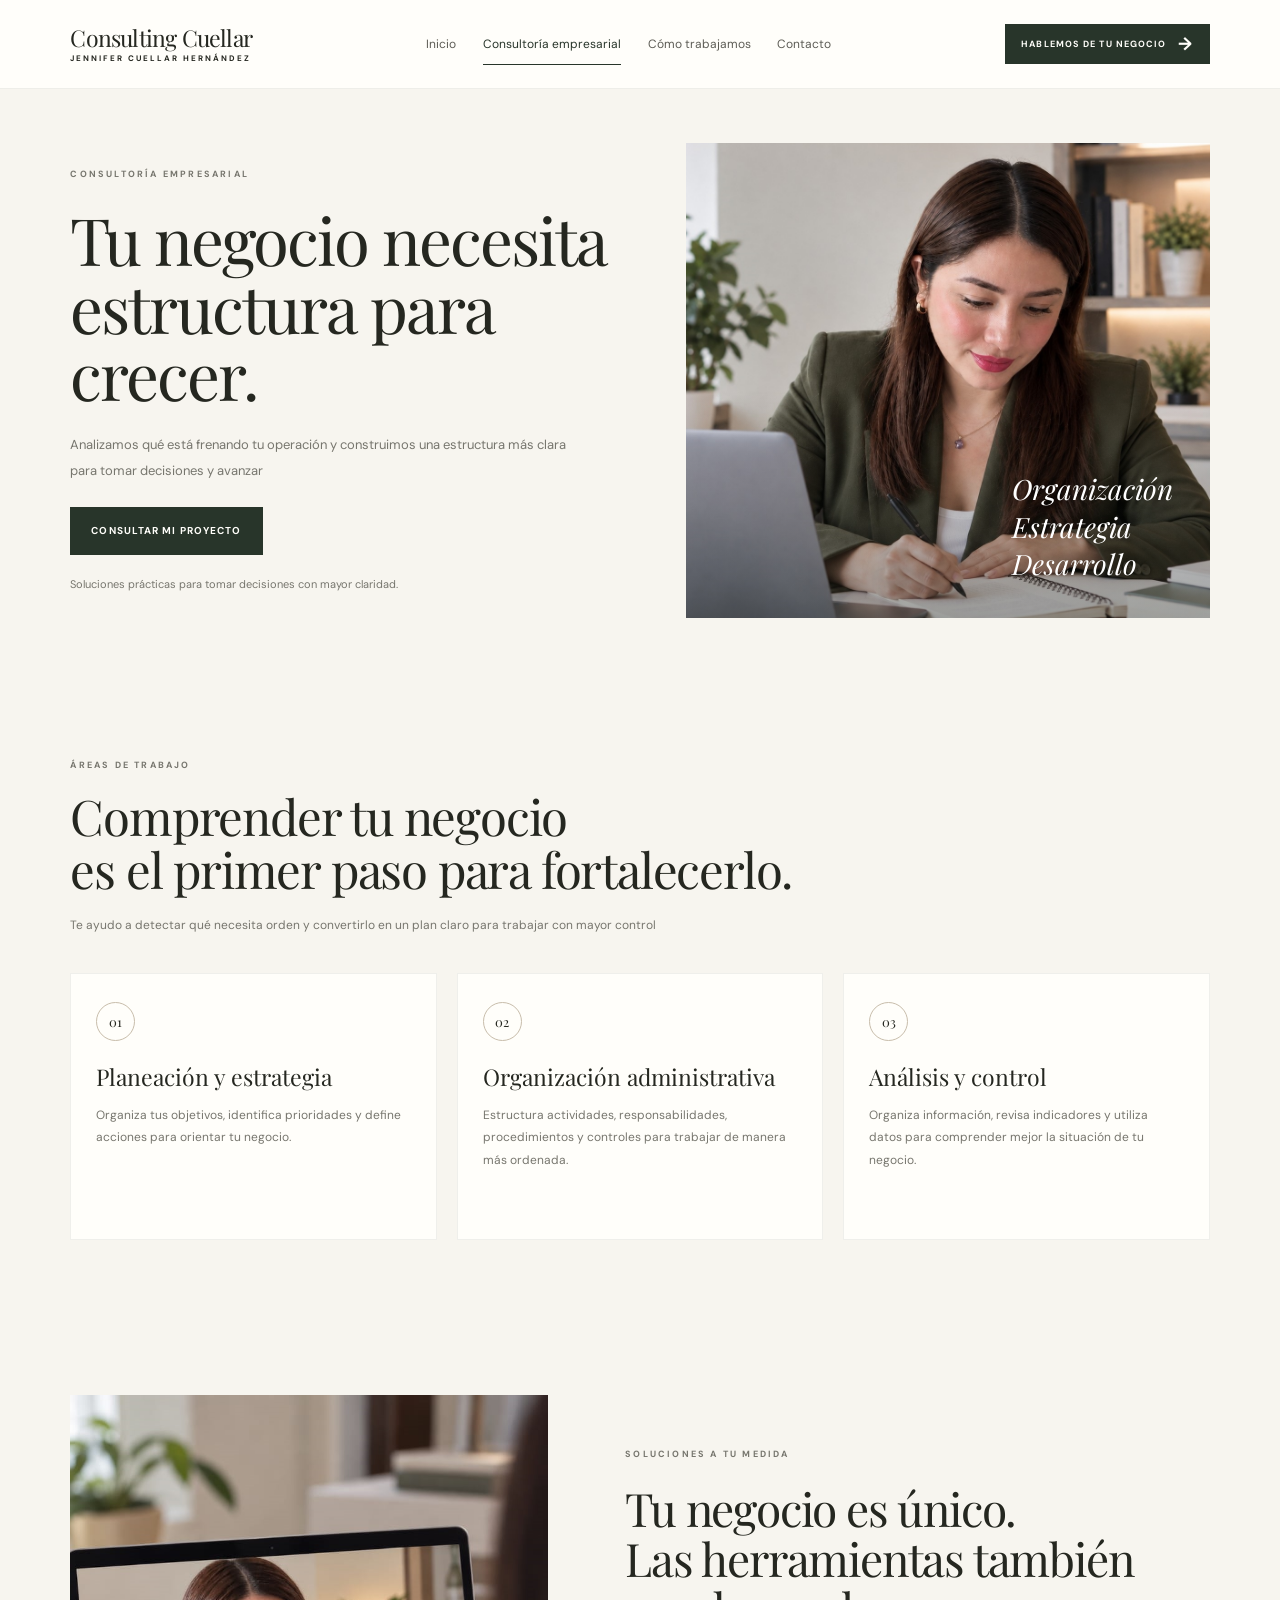
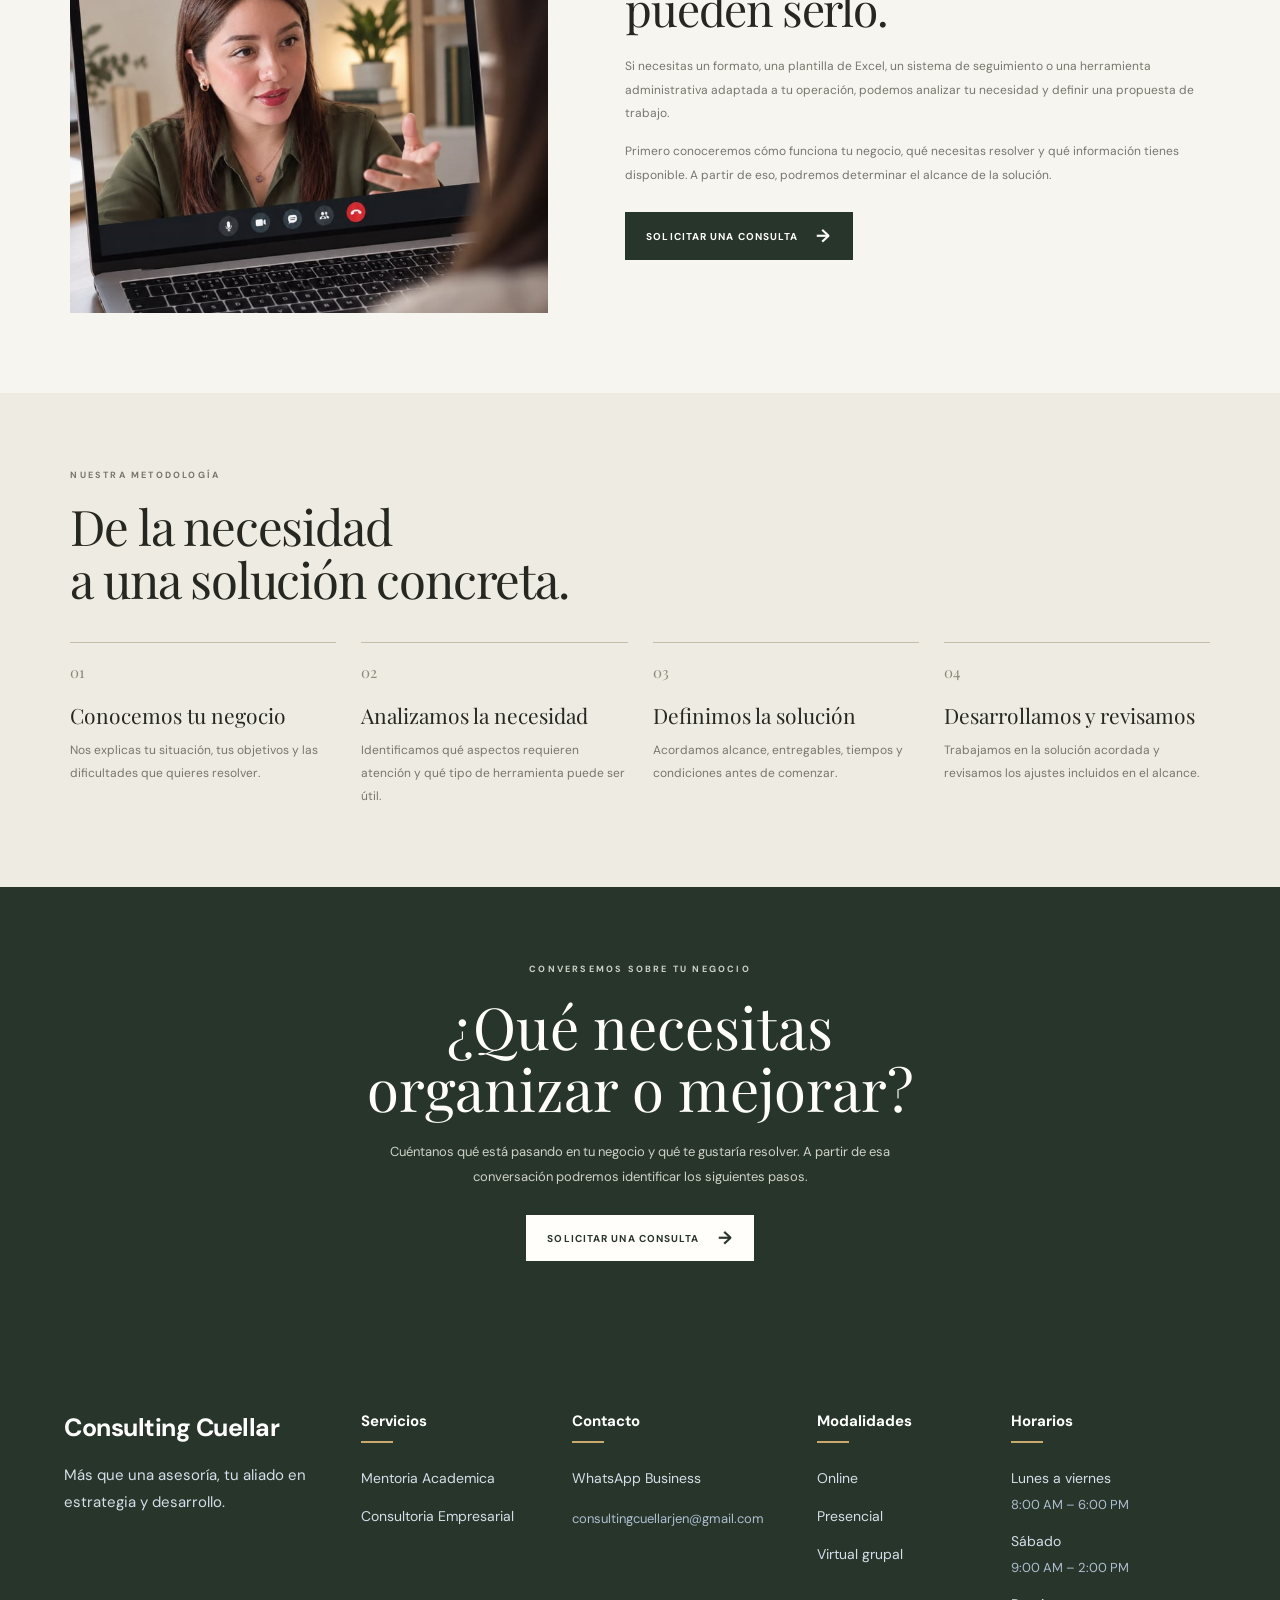
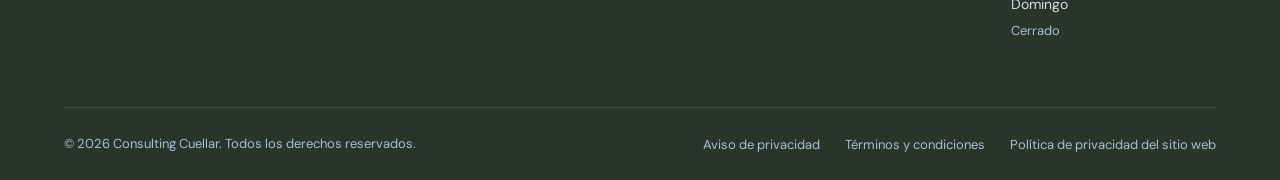
==== pages/consultoria-empresarial.html @ 4f468a8c "Version de pagina 2.0" ====
<!DOCTYPE html>
<html lang="es">

<head>
    <meta charset="UTF-8">
    <meta name="viewport" content="width=device-width, initial-scale=1.0">

    <meta name="description"
          content="Consultoría empresarial para emprendedores y negocios que buscan organizar sus procesos, analizar su situación y planificar su crecimiento.">

    <title>Consultoría Empresarial | Consulting Cuellar</title>

    <link rel="preconnect" href="https://fonts.googleapis.com">
    <link rel="preconnect" href="https://fonts.gstatic.com" crossorigin>

    <link href="https://fonts.googleapis.com/css2?family=DM+Sans:wght@400;500;600;700&family=Playfair+Display:wght@400;500;600&display=swap"
          rel="stylesheet">

    <link rel="stylesheet" href="../css/styles.css">
    <link rel="stylesheet" href="../css/consultoria.css">
    <script src="../js/animaciones.js" defer></script>
</head>

<body class="consultoria-page">

    <!-- ENCABEZADO -->
    <header class="site-header" id="inicio">
        <div class="header-container">

            <a class="brand" href="../index.html">
                <span class="brand-name">Consulting Cuellar</span>
                <span class="brand-subtitle">
                    JENNIFER CUELLAR HERNÁNDEZ
                </span>
            </a>

            <nav class="main-nav" aria-label="Navegación principal">
                <a class="nav-link" href="../index.html">Inicio</a>
                <a class="nav-link nav-link-active" href="#servicio">
                    Consultoría empresarial
                </a>
                <!-- <a class="nav-link" href="#portafolio">Herramientas</a>-->
                <a class="nav-link" href="#metodologia">Cómo trabajamos</a>
                <a class="nav-link" href="#contacto">Contacto</a>
            </nav>

            <a class="button button-header" href="#contacto">
                Hablemos de tu negocio
                <span aria-hidden="true">→</span>
            </a>

        </div>
    </header>


    <main>

        <!-- PORTADA -->
                <section class="business-hero" id="servicio">

                    <div class="business-hero-content">

                        <p class="eyebrow">CONSULTORÍA EMPRESARIAL</p>

                        <h1 class="business-title">
                            Tu negocio necesita
                            <span>estructura para crecer.</span>
                        </h1>

                        <p class="business-lead">
                            Analizamos qué está frenando tu operación y construimos una estructura más clara para
                            tomar decisiones y avanzar
                        </p>

                        <div class="business-hero-actions">
                            <!-- <a class="button button-primary" href="#portafolio">
                                Explorar herramientas
                               <span aria-hidden="true">→</span>
                            </a>-->

                            <a class="button button-primary" href="#contacto">
                                Consultar mi proyecto
                            </a>
                        </div>

                        <p class="business-hero-note">
                            Soluciones prácticas para tomar decisiones con mayor claridad.
                        </p>

                    </div>

                    <div class="business-hero-visual">
                        <img src="../img/jennifer3.jpg"
                             alt="Espacio de trabajo para analizar y organizar un negocio"
                             fetchpriority="high">

                        <div class="business-hero-label">
                            <span>Organización</span>
                            <span>Estrategia</span>
                            <span>Desarrollo</span>
                        </div>
                    </div>

                </section>


                <!-- ÁREAS DE TRABAJO -->
                <section class="business-areas section-shell"
                         aria-labelledby="areas-title">

                    <div class="business-section-heading">
                        <p class="eyebrow">ÁREAS DE TRABAJO</p>

                        <h2 class="section-title" id="areas-title">
                            Comprender tu negocio
                            <span>es el primer paso para fortalecerlo.</span>
                        </h2>

                        <p class="business-section-intro">
                            Te ayudo a detectar qué
                            necesita orden y convertirlo en un plan claro para trabajar con mayor control
                        </p>
                    </div>

                    <div class="business-area-grid">

                        <article class="business-area-card">
                            <span class="business-area-number">01</span>
                            <h3>Planeación y estrategia</h3>
                            <p>
                                Organiza tus objetivos, identifica prioridades
                                y define acciones para orientar tu negocio.
                            </p>
                            <!-- <a class="text-link" href="#portafolio">
                    EXPLORAR HERRAMIENTAS <span>→</span>
                </a>-->
                        </article>

                        <article class="business-area-card">
                            <span class="business-area-number">02</span>
                            <h3>Organización administrativa</h3>
                            <p>
                                Estructura actividades, responsabilidades,
                                procedimientos y controles para trabajar
                                de manera más ordenada.
                            </p>
                            <!-- <a class="text-link" href="#portafolio">
                    EXPLORAR HERRAMIENTAS <span>→</span>
                </a>-->
                        </article>

                        <article class="business-area-card">
                            <span class="business-area-number">03</span>
                            <h3>Análisis y control</h3>
                            <p>
                                Organiza información, revisa indicadores
                                y utiliza datos para comprender mejor
                                la situación de tu negocio.
                            </p>
                            <!--<a class="text-link" href="#portafolio">
                    EXPLORAR HERRAMIENTAS <span>→</span>
                </a> -->
                        </article>

                    </div>
                </section>


                <!-- PORTAFOLIO DE TRABAJOS Y HERRAMIENTAS --
    <section class="business-portfolio" id="portafolio"
             aria-labelledby="portfolio-title">

        <div class="section-shell">

            <div class="business-portfolio-heading">

                <div>
                    <p class="eyebrow">PORTAFOLIO DE SOLUCIONES</p>

                    <h2 class="section-title" id="portfolio-title">
                        Herramientas para
                        <span>llevar tu negocio al siguiente nivel.</span>
                    </h2>
                </div>

                <p class="business-section-intro">
                    Explora ejemplos de formatos, plantillas y recursos
                    que pueden ayudarte a organizar tu negocio.
                    También podemos desarrollar herramientas
                    adaptadas a tus necesidades.
                </p>

            </div>


            <!-- FILTROS -
            <div class="portfolio-filters"
                 role="group"
                 aria-label="Filtrar herramientas por categoría">

                <button class="portfolio-filter is-active"
                        type="button"
                        data-filter="todos"
                        aria-pressed="true">
                    Todos
                </button>

                <button class="portfolio-filter"
                        type="button"
                        data-filter="planeacion"
                        aria-pressed="false">
                    Planeación
                </button>

                <button class="portfolio-filter"
                        type="button"
                        data-filter="finanzas"
                        aria-pressed="false">
                    Control financiero
                </button>

                <button class="portfolio-filter"
                        type="button"
                        data-filter="procesos"
                        aria-pressed="false">
                    Procesos
                </button>

            </div>


            <!-- TARJETAS
            <div class="portfolio-grid">

                <!-- MUESTRA 1
                <article class="portfolio-card"
                         data-category="planeacion">

                    <div class="portfolio-preview preview-foda">

                        <span class="preview-label">MUESTRA GRATUITA</span>

                        <div class="document-preview">
                            <span class="document-kicker">
                                HERRAMIENTA DE ANÁLISIS
                            </span>
                            <strong>ANÁLISIS FODA</strong>

                            <div class="foda-mini-grid">
                                <span>Fortalezas</span>
                                <span>Oportunidades</span>
                                <span>Debilidades</span>
                                <span>Amenazas</span>
                            </div>
                        </div>

                        <span class="file-type">PDF</span>
                    </div>

                    <div class="portfolio-card-content">

                        <p class="portfolio-category">PLANEACIÓN</p>

                        <h3>Formato de análisis FODA</h3>

                        <p>
                            Identifica factores internos y externos
                            que pueden influir en tu negocio para
                            orientar mejor tus decisiones.
                        </p>

                        <div class="portfolio-card-footer">
                            <span class="file-description">PDF · Muestra</span>

                            <a class="portfolio-download"
                               href="../recursos/negocios/analisis-foda.pdf"
                               download>
                                Descargar <span aria-hidden="true">↓</span>
                            </a>
                        </div>

                    </div>
                </article>


                <!-- MUESTRA 2
                <article class="portfolio-card"
                         data-category="finanzas">

                    <div class="portfolio-preview preview-finanzas">

                        <span class="preview-label">MUESTRA GRATUITA</span>

                        <div class="spreadsheet-preview">
                            <span class="document-kicker">
                                CONTROL DEL NEGOCIO
                            </span>
                            <strong>INGRESOS Y GASTOS</strong>

                            <div class="spreadsheet-mini">
                                <span>Fecha</span>
                                <span>Concepto</span>
                                <span>Ingreso</span>
                                <span>Gasto</span>

                                <span>01/01</span>
                                <span>Venta</span>
                                <span>1,500</span>
                                <span>—</span>

                                <span>02/01</span>
                                <span>Compra</span>
                                <span>—</span>
                                <span>400</span>
                            </div>
                        </div>

                        <span class="file-type">XLSX</span>
                    </div>

                    <div class="portfolio-card-content">

                        <p class="portfolio-category">CONTROL FINANCIERO</p>

                        <h3>Control de ingresos y gastos</h3>

                        <p>
                            Registra los movimientos de tu negocio
                            y organiza la información para comprender
                            mejor tus entradas y salidas de dinero.
                        </p>

                        <div class="portfolio-card-footer">
                            <span class="file-description">Excel · Muestra</span>

                            <a class="portfolio-download"
                               href="../recursos/negocios/control-ingresos-gastos.xlsx"
                               download>
                                Descargar <span aria-hidden="true">↓</span>
                            </a>
                        </div>

                    </div>
                </article>


                <!-- MUESTRA 3
                <article class="portfolio-card"
                         data-category="planeacion">

                    <div class="portfolio-preview preview-plan">

                        <span class="preview-label">MUESTRA GRATUITA</span>

                        <div class="document-preview">
                            <span class="document-kicker">
                                ORGANIZACIÓN DE OBJETIVOS
                            </span>
                            <strong>PLAN DE ACCIÓN</strong>

                            <div class="plan-mini">
                                <span>Objetivo</span>
                                <span>Actividad</span>
                                <span>Responsable</span>
                                <span>Fecha</span>
                            </div>
                        </div>

                        <span class="file-type">XLSX</span>
                    </div>

                    <div class="portfolio-card-content">

                        <p class="portfolio-category">PLANEACIÓN</p>

                        <h3>Plan de acción empresarial</h3>

                        <p>
                            Convierte tus objetivos en actividades,
                            responsables, fechas y prioridades
                            para facilitar su seguimiento.
                        </p>

                        <div class="portfolio-card-footer">
                            <span class="file-description">Excel · Muestra</span>

                            <a class="portfolio-download"
                               href="../recursos/negocios/plan-accion.xlsx"
                               download>
                                Descargar <span aria-hidden="true">↓</span>
                            </a>
                        </div>

                    </div>
                </article>


                <!-- SOLUCIÓN PERSONALIZADA 1
                <article class="portfolio-card"
                         data-category="procesos">

                    <div class="portfolio-preview preview-procesos">

                        <span class="preview-label preview-label-custom">
                            A MEDIDA
                        </span>

                        <div class="document-preview">
                            <span class="document-kicker">
                                GESTIÓN ADMINISTRATIVA
                            </span>
                            <strong>PROCESOS Y PROCEDIMIENTOS</strong>

                            <div class="process-mini">
                                <span>01 · Actividad</span>
                                <span>02 · Responsable</span>
                                <span>03 · Procedimiento</span>
                            </div>
                        </div>

                        <span class="file-type">PDF / DOCX</span>
                    </div>

                    <div class="portfolio-card-content">

                        <p class="portfolio-category">PROCESOS</p>

                        <h3>Documentación de procesos</h3>

                        <p>
                            Desarrollamos formatos y documentos
                            para organizar actividades, responsabilidades
                            y procedimientos de acuerdo con tu negocio.
                        </p>

                        <div class="portfolio-card-footer">
                            <span class="file-description">Solución personalizada</span>

                            <a class="portfolio-download"
                               href="#soluciones">
                                Consultar <span aria-hidden="true">→</span>
                            </a>
                        </div>

                    </div>
                </article>


                <!-- SOLUCIÓN PERSONALIZADA 2
                <article class="portfolio-card"
                         data-category="finanzas">

                    <div class="portfolio-preview preview-indicadores">

                        <span class="preview-label preview-label-custom">
                            A MEDIDA
                        </span>

                        <div class="document-preview">
                            <span class="document-kicker">
                                SEGUIMIENTO DEL NEGOCIO
                            </span>
                            <strong>INDICADORES DE GESTIÓN</strong>

                            <div class="indicator-mini">
                                <span>Ventas</span>
                                <span>Gastos</span>
                                <span>Objetivos</span>
                            </div>
                        </div>

                        <span class="file-type">XLSX</span>
                    </div>

                    <div class="portfolio-card-content">

                        <p class="portfolio-category">CONTROL FINANCIERO</p>

                        <h3>Tableros e indicadores</h3>

                        <p>
                            Organizamos indicadores y reportes para
                            ayudarte a dar seguimiento a objetivos
                            y conocer el desempeño de tu negocio.
                        </p>

                        <div class="portfolio-card-footer">
                            <span class="file-description">Solución personalizada</span>

                            <a class="portfolio-download"
                               href="#soluciones">
                                Consultar <span aria-hidden="true">→</span>
                            </a>
                        </div>

                    </div>
                </article>


                <!-- SOLUCIÓN PERSONALIZADA 3
                <article class="portfolio-card"
                         data-category="planeacion">

                    <div class="portfolio-preview preview-plan">

                        <span class="preview-label preview-label-custom">
                            A MEDIDA
                        </span>

                        <div class="document-preview">
                            <span class="document-kicker">
                                DESARROLLO DEL NEGOCIO
                            </span>
                            <strong>PLANIFICACIÓN ESTRATÉGICA</strong>

                            <div class="plan-mini">
                                <span>Objetivos</span>
                                <span>Estrategias</span>
                                <span>Acciones</span>
                                <span>Seguimiento</span>
                            </div>
                        </div>

                        <span class="file-type">PDF / XLSX</span>
                    </div>

                    <div class="portfolio-card-content">

                        <p class="portfolio-category">PLANEACIÓN</p>

                        <h3>Herramientas de planificación</h3>

                        <p>
                            Creamos herramientas para organizar metas,
                            priorizar iniciativas y establecer un plan
                            de trabajo acorde con tus objetivos.
                        </p>

                        <div class="portfolio-card-footer">
                            <span class="file-description">Solución personalizada</span>

                            <a class="portfolio-download"
                               href="#soluciones">
                                Consultar <span aria-hidden="true">→</span>
                            </a>
                        </div>

                    </div>
                </article>

            </div>

            <p class="portfolio-disclaimer">
                Las vistas previas ilustran los tipos de herramientas
                que podemos desarrollar. Las muestras descargables deben
                incorporarse como archivos reales antes de publicar.
            </p>

        </div>
    </section> -->
                <!-- SOLUCIONES PERSONALIZADAS -->
                <section class="business-custom section-shell"
                         id="soluciones"
                         aria-labelledby="custom-title">

                    <div class="business-custom-image">
                        <img src="../img/empresarial.png"
                             alt="Espacio de trabajo para planificar soluciones empresariales"
                             loading="lazy">
                    </div>

                    <div class="business-custom-content">

                        <p class="eyebrow">SOLUCIONES A TU MEDIDA</p>

                        <h2 class="section-title" id="custom-title">
                            Tu negocio es único.
                            <span>Las herramientas también pueden serlo.</span>
                        </h2>

                        <p>
                            Si necesitas un formato, una plantilla de Excel,
                            un sistema de seguimiento o una herramienta administrativa
                            adaptada a tu operación, podemos analizar tu necesidad
                            y definir una propuesta de trabajo.
                        </p>

                        <p>
                            Primero conoceremos cómo funciona tu negocio, qué
                            necesitas resolver y qué información tienes disponible.
                            A partir de eso, podremos determinar el alcance
                            de la solución.
                        </p>

                        <a class="button button-primary" href="#contacto">
                            Solicitar una consulta
                            <span aria-hidden="true">→</span>
                        </a>

                    </div>
                </section>


                <!-- METODOLOGÍA -->
                <section class="business-process" id="metodologia">

                    <div class="section-shell">

                        <div class="business-section-heading">
                            <p class="eyebrow">NUESTRA METODOLOGÍA</p>

                            <h2 class="section-title">
                                De la necesidad
                                <span>a una solución concreta.</span>
                            </h2>
                        </div>

                        <div class="business-process-grid">

                            <article class="business-process-step">
                                <span>01</span>
                                <h3>Conocemos tu negocio</h3>
                                <p>
                                    Nos explicas tu situación, tus objetivos
                                    y las dificultades que quieres resolver.
                                </p>
                            </article>

                            <article class="business-process-step">
                                <span>02</span>
                                <h3>Analizamos la necesidad</h3>
                                <p>
                                    Identificamos qué aspectos requieren atención
                                    y qué tipo de herramienta puede ser útil.
                                </p>
                            </article>

                            <article class="business-process-step">
                                <span>03</span>
                                <h3>Definimos la solución</h3>
                                <p>
                                    Acordamos alcance, entregables, tiempos
                                    y condiciones antes de comenzar.
                                </p>
                            </article>

                            <article class="business-process-step">
                                <span>04</span>
                                <h3>Desarrollamos y revisamos</h3>
                                <p>
                                    Trabajamos en la solución acordada y revisamos
                                    los ajustes incluidos en el alcance.
                                </p>
                            </article>

                        </div>

                    </div>
                </section>


                <!-- CONTACTO -->
                <section class="business-contact" id="contacto">

                    <div class="business-contact-content">

                        <p class="eyebrow">CONVERSEMOS SOBRE TU NEGOCIO</p>

                        <h2>
                            ¿Qué necesitas
                            <span>organizar o mejorar?</span>
                        </h2>

                        <p>
                            Cuéntanos qué está pasando en tu negocio y qué te gustaría
                            resolver. A partir de esa conversación podremos identificar
                            los siguientes pasos.
                        </p>

                        <!-- Sustituir por el enlace real de WhatsApp -->
                        <a class="button button-light"
                           href="https://wa.me/TU_NUMERO"
                           target="_blank"
                           rel="noopener noreferrer">
                            Solicitar una consulta
                            <span aria-hidden="true">→</span>
                        </a>

                    </div>

                </section>

                </main>


                <!-- PIE DE PÁGINA -->
                <footer class="site-footer">

                    <div class="footer-main">

                        <!-- Marca -->
                        <div class="footer-brand">

                            <h3>Consulting Cuellar</h3>

                            <p>
                                Más que una asesoría, tu aliado en estrategia y desarrollo.
                            </p>

                        </div>


                        <!-- Servicios -->
                        <div class="footer-column">

                            <h4>Servicios</h4>

                            <ul>
                                <li>
                                    <a href="pages/mentoria-academica.html">
                                        Mentoria Academica
                                    </a>
                                </li>

                                <li>
                                    <a href="pages/consultoria-empresarial.html">
                                        Consultoria Empresarial
                                    </a>
                                </li>

                            </ul>

                        </div>


                        <!-- Contacto -->
                        <div class="footer-column">

                            <h4>Contacto</h4>

                            <ul>

                                <li>
                                    <a href="https://wa.me/527711851008?text=Hola%20Consulting%20Cuellar%2C%20me%20gustar%C3%ADa%20recibir%20informaci%C3%B3n%20sobre%20sus%20servicios."
                                       target="_blank"
                                       rel="noopener noreferrer">
                                        WhatsApp Business
                                    </a>
                                </li>


                                <li>
                                    <span>
                                        consultingcuellarjen@gmail.com
                                    </span>
                                </li>
                            </ul>

                        </div>


                        <!-- Modalidades -->
                        <div class="footer-column">

                            <h4>Modalidades</h4>

                            <ul>

                                <li>
                                    Online
                                </li>

                                <li>
                                    Presencial
                                </li>

                                <li>
                                    Virtual grupal
                                </li>

                            </ul>

                        </div>


                        <!-- Horarios -->
                        <div class="footer-column">

                            <h4>Horarios</h4>

                            <ul>

                                <li>
                                    Lunes a viernes
                                    <span>8:00 AM – 6:00 PM</span>
                                </li>

                                <li>
                                    Sábado
                                    <span>9:00 AM – 2:00 PM</span>
                                </li>

                                <li>
                                    Domingo
                                    <span>Cerrado</span>
                                </li>

                            </ul>

                        </div>

                    </div>


                    <div class="footer-bottom">

                        <p>
                            © 2026 Consulting Cuellar. Todos los derechos reservados.
                        </p>

                        <div class="footer-legal">


                            <div class="footer-legal">

                                <a href="../documentos/aviso-privacidad.pdf"
                                   target="_blank"
                                   rel="noopener noreferrer">
                                    Aviso de privacidad
                                </a>

                                <a href="../documentos/terminos-condiciones.pdf"
                                   target="_blank"
                                   rel="noopener noreferrer">
                                    Términos y condiciones
                                </a>

                                <a href="../documentos/politica-cancelacion.pdf"
                                   target="_blank"
                                   rel="noopener noreferrer">
                                    Política de privacidad del sitio web
                                </a>

                            </div>


                        </div>

                    </div>

                </footer>


                <!-- FILTROS DEL PORTAFOLIO -->
                <script src="../js/consultoria.js"></script>

</body>
</html>
---- css/styles.css ----
/* =========================================
   1. VARIABLES Y CONFIGURACIÓN GENERAL
========================================= */

:root {
    --color-cream: #f7f5ef;
    --color-white: #fffefa;
    --color-green: #28352a;
    --color-green-hover: #3b4a3b;
    --color-text: #252720;
    --color-muted: #77766e;
    --color-line: #e5e0d6;
    --font-heading: "Playfair Display", Georgia, serif;
    --font-body: "DM Sans", Arial, sans-serif;
    --container-width: 1440px;
    --page-gutter: clamp(20px, 5.5vw, 88px);
    --header-height: 88px;
    --transition-standard: 250ms ease;
}


/* =========================================
   2. REINICIO BÁSICO
========================================= */

* {
    box-sizing: border-box;
}

html {
    scroll-behavior: smooth;
    scroll-padding-top: var(--header-height);
}

body {
    margin: 0;
    background-color: var(--color-cream);
    color: var(--color-text);
    font-family: var(--font-body);
    -webkit-font-smoothing: antialiased;
}

img {
    display: block;
    max-width: 100%;
}

a {
    color: inherit;
    text-decoration: none;
}

button,
a {
    -webkit-tap-highlight-color: transparent;
}


/* =========================================
   3. ENCABEZADO Y NAVEGACIÓN
========================================= */

.site-header {
    position: relative;
    z-index: 10;
    background-color: var(--color-white);
    border-bottom: 1px solid rgba(40, 53, 42, 0.08);
}

.header-container {
    width: min(100%, var(--container-width));
    min-height: var(--header-height);
    margin-inline: auto;
    padding-inline: var(--page-gutter);
    display: flex;
    align-items: center;
    justify-content: space-between;
    gap: 30px;
}


/* Logotipo tipográfico */

.brand {
    display: flex;
    flex-direction: column;
    flex-shrink: 0;
    gap: 3px;
}

.brand-name {
    font-family: var(--font-heading);
    font-size: clamp(20px, 1.8vw, 27px);
    line-height: 1.1;
    letter-spacing: -0.8px;
}

.brand-subtitle {
    font-size: 8px;
    font-weight: 700;
    letter-spacing: 2px;
}


/* Menú */

.main-nav {
    display: flex;
    align-items: center;
    justify-content: center;
    gap: clamp(15px, 2.1vw, 32px);
}

.nav-link {
    position: relative;
    padding-block: 8px;
    color: #5d5c55;
    font-size: 12px;
    white-space: nowrap;
    transition: color var(--transition-standard);
}

    .nav-link:hover,
    .nav-link-active {
        color: var(--color-green);
    }

    .nav-link::after {
        position: absolute;
        right: 0;
        bottom: 2px;
        left: 0;
        height: 1px;
        background-color: var(--color-green);
        content: "";
        transform: scaleX(0);
        transform-origin: left;
        transition: transform var(--transition-standard);
    }

    .nav-link:hover::after,
    .nav-link-active::after {
        transform: scaleX(1);
    }


/* =========================================
   4. BOTONES REUTILIZABLES
========================================= */

.button {
    min-height: 46px;
    padding: 0 20px;
    display: inline-flex;
    align-items: center;
    justify-content: center;
    gap: 18px;
    border: 1px solid var(--color-green);
    background-color: var(--color-green);
    color: var(--color-white);
    font-family: var(--font-body);
    font-size: 10px;
    font-weight: 700;
    letter-spacing: 1.1px;
    text-transform: uppercase;
    transition: background-color var(--transition-standard), color var(--transition-standard), border-color var(--transition-standard);
}

    .button span {
        font-size: 18px;
        line-height: 1;
        transition: transform var(--transition-standard);
    }

    .button:hover {
        background-color: var(--color-green-hover);
        border-color: var(--color-green-hover);
    }

        .button:hover span {
            transform: translateX(4px);
        }

    .button:focus-visible,
    .nav-link:focus-visible,
    .brand:focus-visible {
        outline: 2px solid #8d9a77;
        outline-offset: 5px;
    }

.button-header {
    min-height: 40px;
    padding-inline: 15px;
    gap: 12px;
    font-size: 9px;
    white-space: nowrap;
}


/* =========================================
   5. CONTENEDOR DEL HERO
========================================= */

.section-shell {
    width: min(100%, var(--container-width));
    margin-inline: auto;
    padding-inline: var(--page-gutter);
}

.hero {
    min-height: 540px;
    display: grid;
    grid-template-columns: 0.94fr 1.06fr;
    align-items: stretch;
    gap: clamp(28px, 5vw, 78px);
    padding-top: 42px;
    padding-bottom: 42px;
}


/* =========================================
   6. TEXTO DE LA PORTADA
========================================= */

.hero-content {
    align-self: center;
    max-width: 590px;
    padding-block: 24px;
}

.eyebrow {
    margin: 0 0 22px;
    color: var(--color-muted);
    font-size: 9px;
    font-weight: 700;
    letter-spacing: 2.2px;
    line-height: 1.7;
}

    .eyebrow span {
        padding-inline: 4px;
        color: #9b8d74;
    }

.hero-title {
    max-width: 600px;
    margin: 0;
    font-family: var(--font-heading);
    font-size: clamp(42px, 5vw, 72px);
    font-weight: 400;
    line-height: 0.99;
    letter-spacing: -2.2px;
}

    .hero-title span {
        display: block;
    }

.hero-description {
    max-width: 430px;
    margin: 25px 0 25px;
    color: var(--color-muted);
    font-size: 13px;
    line-height: 1.85;
}

.button-primary {
    min-height: 48px;
}


/* Nota inferior de la portada */

.hero-note {
    display: flex;
    align-items: center;
    gap: 13px;
    margin-top: 32px;
}

.hero-note-mark {
    width: 40px;
    height: 40px;
    flex: 0 0 40px;
    display: grid;
    place-items: center;
    border: 1px solid #d7d1c5;
    border-radius: 50%;
    color: var(--color-green);
    font-family: var(--font-heading);
    font-size: 12px;
}

.hero-note p {
    margin: 0;
    color: var(--color-text);
    font-size: 11px;
    line-height: 1.6;
}

    .hero-note p span {
        display: block;
        color: var(--color-muted);
    }


/* =========================================
   7. FOTOGRAFÍA PRINCIPAL
========================================= */
.hero-visual {
    position: relative;
    align-self: stretch;
    min-width: 0;
    min-height: 460px;
    height: 100%;
    overflow: hidden;
    background-color: var(--color-background, #f8f6f1);
    isolation: isolate;
}

/* La fotografía ocupa toda la sección */

.hero-image {
    position: absolute;
    inset: 0;
    z-index: -2;
    display: block;
    width: 100%;
    height: 100%;
    object-fit: cover;
    object-position: center 35%;
    animation: hero-image-appear 1.2s ease both;
}

/* Desvanecido hacia la izquierda y sombra inferior */

.hero-visual::after {
    position: absolute;
    inset: 0;
    z-index: -1;
    background: linear-gradient( to right, var(--color-background, #f8f6f1) 0%, rgba(248, 246, 241, 0.88) 8%, rgba(248, 246, 241, 0.48) 22%, rgba(248, 246, 241, 0.12) 40%, transparent 58% ), linear-gradient( to top, rgba(28, 34, 26, 0.18) 0%, transparent 35% );
    content: "";
    pointer-events: none;
}

/* Entrada suave de la fotografía */

@keyframes hero-image-appear {
    from {
        opacity: 0;
        transform: scale(1.035);
    }

    to {
        opacity: 1;
        transform: scale(1);
    }
}

/* Texto decorativo sobre la fotografía */

.hero-image-caption {
    position: absolute;
    top: 12%;
    right: 7%;
    display: flex;
    flex-direction: column;
    gap: 4px;
    color: #fffdf5;
    font-family: var(--font-heading);
    font-size: clamp(18px, 2vw, 28px);
    font-style: italic;
    line-height: 1.15;
    text-shadow: 0 1px 10px rgba(0, 0, 0, 0.2);
    pointer-events: none;
}

/* Detalle decorativo inferior */

.hero-image-decoration {
    position: absolute;
    right: 7%;
    bottom: 8%;
    width: 48px;
    height: 1px;
    background-color: rgba(255, 255, 255, 0.8);
}

/* Accesibilidad */

@media (prefers-reduced-motion: reduce) {
    .hero-image {
        animation: none;
    }
}

/* =========================================
   8. SECCIONES PROVISIONALES
========================================= */
.placeholder-section {
    width: min(100%, var(--container-width));
    min-height: 180px;
    margin-inline: auto;
    padding: 55px var(--page-gutter);
    border-top: 1px solid var(--color-line);
}

    .placeholder-section h2 {
        max-width: 650px;
        margin: 0;
        font-family: var(--font-heading);
        font-size: clamp(28px, 3.5vw, 46px);
        font-weight: 400;
        line-height: 1.1;
    }

    .placeholder-section p:not(.eyebrow) {
        color: var(--color-muted);
        font-size: 13px;
        line-height: 1.8;
    }


/* =========================================
   9. PREPARACIÓN PARA ANIMACIONES
   Las animaciones se implementarán después.
========================================= */

[data-animate] {
    opacity: 1;
    transform: none;
}

/*
Cuando incorporemos animaciones, podremos añadir
estados iniciales y clases de entrada a los elementos
sin cambiar la estructura HTML.
*/


/* =========================================
   10. TABLETS Y PANTALLAS MEDIANAS
========================================= */

@media (max-width: 1050px) {
    :root {
        --header-height: 76px;
    }

    .header-container {
        gap: 20px;
    }

    .main-nav {
        gap: 15px;
    }

    .nav-link {
        font-size: 11px;
    }

    .button-header {
        padding-inline: 11px;
        gap: 8px;
        font-size: 8px;
    }

    .hero {
        gap: 30px;
        min-height: 480px;
    }

    .hero-title {
        font-size: clamp(40px, 5.4vw, 58px);
    }

    .hero-visual {
        min-height: 410px;
    }
}


/* =========================================
   11. MÓVILES
========================================= */

@media (max-width: 760px) {
    :root {
        --page-gutter: 22px;
        --header-height: auto;
    }

    .header-container {
        min-height: 0;
        padding-block: 20px;
        display: grid;
        grid-template-columns: 1fr auto;
        gap: 18px;
    }

    .brand-name {
        font-size: 23px;
    }

    .brand-subtitle {
        font-size: 7px;
        letter-spacing: 1.7px;
    }

    .main-nav {
        grid-column: 1 / -1;
        grid-row: 2;
        justify-content: flex-start;
        gap: 22px;
        overflow-x: auto;
        padding-bottom: 4px;
    }

    .nav-link {
        flex-shrink: 0;
        font-size: 11px;
    }

    .button-header {
        min-height: 40px;
        padding-inline: 12px;
        font-size: 8px;
    }

    .hero {
        grid-template-columns: 1fr;
        gap: 30px;
        padding-top: 45px;
        padding-bottom: 30px;
    }

    .hero-content {
        max-width: 580px;
        padding-block: 0;
    }

    .eyebrow {
        margin-bottom: 18px;
        font-size: 8px;
        letter-spacing: 1.7px;
    }

    .hero-title {
        max-width: 540px;
        font-size: clamp(42px, 9vw, 64px);
        letter-spacing: -1.6px;
        line-height: 1.03;
    }

    .hero-description {
        max-width: 480px;
        margin-top: 20px;
        font-size: 13px;
    }

    .hero-note {
        margin-top: 25px;
    }

    .hero-visual {
        min-height: 430px;
        aspect-ratio: 4 / 5;
    }

    .hero-image-caption {
        font-size: 23px;
    }

    .placeholder-section {
        min-height: 150px;
        padding-block: 42px;
    }
}


/* =========================================
   12. MÓVILES PEQUEÑOS
========================================= */

@media (max-width: 380px) {
    :root {
        --page-gutter: 17px;
    }

    .header-container {
        column-gap: 10px;
    }

    .brand-name {
        font-size: 20px;
    }

    .button-header {
        padding-inline: 9px;
        font-size: 7px;
        letter-spacing: 0.5px;
    }

    .main-nav {
        gap: 18px;
    }

    .hero-title {
        font-size: 39px;
    }

    .hero-visual {
        min-height: 360px;
    }
}


/* =========================================
   13. ACCESIBILIDAD Y MOVIMIENTO
========================================= */

@media (prefers-reduced-motion: reduce) {
    html {
        scroll-behavior: auto;
    }

    *,
    *::before,
    *::after {
        animation-duration: 0.01ms !important;
        animation-iteration-count: 1 !important;
        transition-duration: 0.01ms !important;
        scroll-behavior: auto !important;
    }
}

/* =========================================
   14. FRANJA DE INDICADORES
========================================= */

.trust-strip {
    width: 100%;
    padding: 22px var(--page-gutter);
    display: grid;
    grid-template-columns: repeat(4, minmax(0, 1fr));
    align-items: center;
    gap: 24px;
    background-color: var(--color-green);
    color: var(--color-white);
}

.trust-item {
    display: flex;
    align-items: center;
    justify-content: center;
    gap: 13px;
    min-width: 0;
}

.trust-icon {
    flex: 0 0 auto;
    font-size: 29px;
    font-weight: 400;
    color: #d8d8c9;
}

.trust-item div {
    display: flex;
    flex-direction: column;
    gap: 5px;
}

.trust-item strong {
    font-family: var(--font-heading);
    font-size: 15px;
    font-weight: 400;
}

.trust-item div span {
    color: #d2d3c9;
    font-size: 11px;
    line-height: 1.5;
}


/* =========================================
   15. ENCABEZADOS DE SECCIÓN
========================================= */

.services,
.process-section,
.modalities-section {
    padding-top: 76px;
    padding-bottom: 78px;
}

.section-heading {
    display: grid;
    grid-template-columns: 1.1fr 0.9fr;
    align-items: end;
    gap: 50px;
    margin-bottom: 34px;
}

    .section-heading .eyebrow {
        margin-bottom: 15px;
    }

.section-title {
    margin: 0;
    font-family: var(--font-heading);
    font-size: clamp(34px, 4vw, 49px);
    font-weight: 400;
    line-height: 1.08;
    letter-spacing: -1.2px;
}

    .section-title span {
        display: block;
    }

.section-intro {
    max-width: 460px;
    justify-self: end;
}

    .section-intro p,
    .section-heading > .section-intro {
        color: var(--color-muted);
        font-size: 12px;
        line-height: 1.85;
    }

    .section-intro p {
        margin: 0 0 17px;
    }


/* Enlaces textuales */

.text-link {
    display: inline-flex;
    align-items: center;
    gap: 10px;
    padding-bottom: 5px;
    border-bottom: 1px solid #c8c2b5;
    font-size: 9px;
    font-weight: 700;
    letter-spacing: 0.8px;
}

    .text-link span {
        font-size: 15px;
        font-weight: 400;
        transition: transform var(--transition-standard);
    }

    .text-link:hover span {
        transform: translateX(4px);
    }


/* =========================================
   16. TARJETAS DE SERVICIOS
========================================= */

.service-grid {
    display: grid;
    grid-template-columns: repeat(2, minmax(0, 1fr));
    gap: 20px;
}

.service-card {
    min-width: 0;
    background-color: var(--color-white);
    border: 1px solid rgba(40, 53, 42, 0.06);
    transition: transform var(--transition-standard), box-shadow var(--transition-standard);
}

    .service-card:hover {
        transform: translateY(-4px);
        box-shadow: 0 14px 32px rgba(36, 42, 32, 0.07);
    }

.service-image {
    position: relative;
    height: 350px;
    overflow: hidden;
    background-color: #e5e0d6;
}

    .service-image img {
        width: 100%;
        height: 100%;
        object-fit: cover;
        transition: transform 450ms ease;
    }

.service-card:hover .service-image img {
    transform: scale(1.035);
}

.service-number {
    position: absolute;
    right: 12px;
    bottom: 12px;
    display: grid;
    place-items: center;
    width: 35px;
    height: 35px;
    background-color: var(--color-white);
    color: var(--color-green);
    font-size: 10px;
    letter-spacing: 0.5px;
}

.service-body {
    padding: 22px 21px 25px;
}

    .service-body h3 {
        margin: 0 0 10px;
        font-family: var(--font-heading);
        font-size: 23px;
        font-weight: 400;
        line-height: 1.2;
    }

    .service-body p {
        min-height: 92px;
        margin: 0 0 18px;
        color: var(--color-muted);
        font-size: 12px;
        line-height: 1.8;
    }


/* =========================================
   17. PRESENTACIÓN DE JENNIFER
========================================= */

.about-section {
    display: grid;
    grid-template-columns: 1fr 1fr 0.65fr;
    align-items: stretch;
    background-color: #eeebe2;
}

.about-image {
    min-height: 430px;
    overflow: hidden;
    background-color: #ded8cb;
}

    .about-image img {
        width: 100%;
        height: 100%;
        min-height: 430px;
        object-fit: cover;
        object-position: center 30%;
    }

.about-content {
    align-self: center;
    padding: 55px clamp(28px, 4vw, 65px);
}

    .about-content .eyebrow {
        margin-bottom: 17px;
    }

    .about-content .section-title {
        margin-bottom: 22px;
        font-size: clamp(32px, 3.2vw, 43px);
    }

    .about-content > p:not(.eyebrow) {
        margin: 0 0 13px;
        color: #68675f;
        font-size: 12px;
        line-height: 1.9;
    }

    .about-content .button {
        margin-top: 13px;
    }

.about-quote {
    display: flex;
    flex-direction: column;
    justify-content: center;
    padding: 40px;
    background-color: #e6e1d6;
}

    .about-quote p {
        margin: 0;
        font-family: var(--font-heading);
        font-size: clamp(23px, 2.4vw, 32px);
        font-style: italic;
        line-height: 1.3;
    }

    .about-quote > span {
        margin-top: 18px;
        color: var(--color-muted);
    }


/* =========================================
   18. METODOLOGÍA DE TRABAJO
========================================= */

.process-section {
    padding-top: 72px;
    padding-bottom: 82px;
}

.process-intro {
    align-self: center;
    margin: 0;
}

.process-grid {
    display: grid;
    grid-template-columns: repeat(4, minmax(0, 1fr));
    gap: 24px;
    padding-top: 10px;
}

.process-step {
    position: relative;
    padding-right: 16px;
}

.step-number {
    display: grid;
    place-items: center;
    width: 43px;
    height: 43px;
    margin-bottom: 20px;
    border: 1px solid #c8bdab;
    border-radius: 50%;
    color: var(--color-green);
    font-family: var(--font-heading);
    font-size: 14px;
}

.step-arrow {
    position: absolute;
    top: 14px;
    right: 4px;
    color: #b5a78f;
    font-size: 19px;
}

.process-step h3 {
    margin: 0 0 8px;
    font-family: var(--font-heading);
    font-size: 21px;
    font-weight: 400;
}

.process-step p {
    max-width: 230px;
    margin: 0;
    color: var(--color-muted);
    font-size: 12px;
    line-height: 1.8;
}


/* =========================================
   19. TESTIMONIOS
========================================= */

.testimonials-section {
    padding: 55px var(--page-gutter);
    background-color: var(--color-green);
    color: var(--color-white);
}

.testimonial-inner {
    width: min(100%, calc(var(--container-width) - 2 * var(--page-gutter)));
    margin-inline: auto;
    display: grid;
    grid-template-columns: 0.8fr 1.2fr;
    align-items: center;
    gap: 70px;
}

.testimonials-section .eyebrow {
    color: #c7c9bc;
}

.testimonials-section .section-title {
    font-size: clamp(33px, 3.8vw, 47px);
}

.testimonial-content {
    padding-left: 40px;
    border-left: 1px solid rgba(255, 255, 255, 0.22);
}

    .testimonial-content blockquote {
        margin: 0 0 20px;
        font-family: var(--font-heading);
        font-size: clamp(20px, 2.3vw, 29px);
        font-style: italic;
        line-height: 1.5;
    }

.testimonial-attribution {
    margin: 0;
    color: #d0d2c8;
    font-size: 11px;
    line-height: 1.7;
}


/* =========================================
   20. MODALIDADES
========================================= */

.modalities-section {
    padding-top: 72px;
    padding-bottom: 75px;
}

.modality-grid {
    display: grid;
    grid-template-columns: repeat(3, minmax(0, 1fr));
    gap: 18px;
}

.modality-card {
    display: grid;
    grid-template-columns: 0.85fr 1.15fr;
    min-width: 0;
    min-height: 180px;
    background-color: var(--color-white);
    border: 1px solid rgba(40, 53, 42, 0.06);
}

.modality-image {
    min-width: 0;
    overflow: hidden;
    background-color: #e5e0d6;
}

    .modality-image img {
        width: 100%;
        height: 100%;
        min-height: 180px;
        object-fit: cover;
        transition: transform 400ms ease;
    }

.modality-card:hover .modality-image img {
    transform: scale(1.04);
}

.modality-content {
    position: relative;
    align-self: center;
    padding: 22px 16px;
}

.modality-icon {
    display: block;
    margin-bottom: 10px;
    color: var(--color-green);
    font-size: 22px;
}

.modality-content h3 {
    margin: 0 0 8px;
    font-family: var(--font-heading);
    font-size: 21px;
    font-weight: 400;
}

.modality-content p {
    margin: 0;
    padding-right: 5px;
    color: var(--color-muted);
    font-size: 11px;
    line-height: 1.7;
}

.round-link {
    display: grid;
    place-items: center;
    width: 30px;
    height: 30px;
    margin-top: 14px;
    border: 1px solid #d7d1c5;
    border-radius: 50%;
    font-size: 15px;
    transition: background-color var(--transition-standard), color var(--transition-standard);
}

    .round-link:hover {
        background-color: var(--color-green);
        color: var(--color-white);
    }


/* =========================================
   21. LLAMADA FINAL A LA ACCIÓN
========================================= */

.contact-cta {
    position: relative;
    min-height: 330px;
    overflow: hidden;
    isolation: isolate;
    display: grid;
    grid-template-columns: 1fr 1fr;
    align-items: center;
    background-color: var(--color-green);
    color: var(--color-white);
}

.contact-cta-content {
    position: relative;
    z-index: 1;
    padding: 48px var(--page-gutter);
}

.contact-cta .eyebrow {
    color: #d0d2c7;
    margin-bottom: 13px;
}

.contact-cta h2 {
    max-width: 520px;
    margin: 0 0 17px;
    font-family: var(--font-heading);
    font-size: clamp(35px, 4.1vw, 53px);
    font-weight: 400;
    line-height: 1.05;
    letter-spacing: -1px;
}

    .contact-cta h2 span {
        display: block;
    }

.contact-cta-content > p:not(.eyebrow) {
    max-width: 430px;
    margin: 0 0 23px;
    color: #d0d2c7;
    font-size: 12px;
    line-height: 1.8;
}

.contact-actions {
    display: flex;
    flex-wrap: wrap;
    gap: 12px;
}

.button-light {
    background-color: var(--color-white);
    border-color: var(--color-white);
    color: var(--color-green);
}

    .button-light:hover {
        background-color: #e8e5dc;
        border-color: #e8e5dc;
        color: var(--color-green);
    }

.button-outline {
    background-color: transparent;
    border-color: rgba(255, 255, 255, 0.55);
    color: var(--color-white);
}

    .button-outline:hover {
        background-color: rgba(255, 255, 255, 0.1);
        border-color: var(--color-white);
    }

.contact-cta-image {
    position: absolute;
    inset: 0 0 0 52%;
    z-index: -1;
    overflow: hidden;
}

    .contact-cta-image img {
        width: 100%;
        height: 100%;
        object-fit: cover;
        object-position: center;
    }

    .contact-cta-image::after {
        position: absolute;
        inset: 0;
        background: linear-gradient( 90deg, var(--color-green) 0%, rgba(40, 53, 42, 0.7) 15%, rgba(40, 53, 42, 0.08) 100% );
        content: "";
    }


/* =========================================
   22. PIE DE PÁGINA
========================================= */

/* =========================================================
   FOOTER - CONSULTING CUELLAR
   ========================================================= */

.site-footer {
    /* Colores */
    --footer-bg: #28352a;
    --footer-text: #d5deea;
    --footer-heading: #ffffff;
    --footer-accent: #c9a96e;
    --footer-border: rgba(255, 255, 255, 0.12);
    background-color: var(--footer-bg);
    color: var(--footer-text);
    font-family: inherit;
    font-size: 15px;
    margin-top: 0;
}


/* =========================================================
   CONTENIDO PRINCIPAL
   ========================================================= */

.footer-main {
    width: min(1200px, 90%);
    margin: 0 auto;
    padding: 75px 0 65px;
    display: grid;
    /* Distribución de las cinco columnas */
    grid-template-columns: 1.5fr 1fr 1.2fr 0.9fr 1.2fr;
    gap: 40px;
    align-items: start;
}


/* =========================================================
   MARCA
   ========================================================= */

.footer-brand h3 {
    color: var(--footer-heading);
    font-size: 25px;
    font-weight: 700;
    letter-spacing: -0.5px;
    margin: 0 0 18px;
}

.footer-brand p {
    color: var(--footer-text);
    font-size: 15px;
    line-height: 1.8;
    max-width: 280px;
    margin: 0;
}


/* =========================================================
   COLUMNAS
   ========================================================= */

.footer-column h4 {
    color: var(--footer-heading);
    font-size: 15px;
    font-weight: 700;
    margin: 0 0 24px;
    position: relative;
    padding-bottom: 12px;
}

    /* Línea dorada debajo de cada título */
    .footer-column h4::after {
        content: "";
        position: absolute;
        left: 0;
        bottom: 0;
        width: 32px;
        height: 2px;
        background-color: var(--footer-accent);
    }


/* =========================================================
   LISTAS
   ========================================================= */

.footer-column ul {
    list-style: none;
    padding: 0;
    margin: 0;
    display: flex;
    flex-direction: column;
    gap: 14px;
}

.footer-column li {
    color: var(--footer-text);
    font-size: 14px;
    line-height: 1.7;
}


/* =========================================================
   ENLACES
   ========================================================= */

.footer-column a {
    color: var(--footer-text);
    text-decoration: none;
    display: inline-block;
    transition: color 0.3s ease, transform 0.3s ease;
}

    /* Efecto al pasar el cursor */
    .footer-column a:hover {
        color: var(--footer-accent);
        transform: translateX(4px);
    }

/* Accesibilidad con teclado */
.site-footer a:focus-visible {
    outline: 2px solid var(--footer-accent);
    outline-offset: 4px;
    border-radius: 2px;
}


/* =========================================================
   HORARIOS
   ========================================================= */

.footer-column li span {
    display: block;
    color: #aebed1;
    font-size: 13px;
    margin-top: 3px;
}


/* =========================================================
   CONTACTO
   ========================================================= */

/* Permite que el correo largo se ajuste */
.footer-column li {
    overflow-wrap: anywhere;
}


/* =========================================================
   BARRA INFERIOR
   ========================================================= */

.footer-bottom {
    border-top: 1px solid var(--footer-border);
    width: min(1200px, 90%);
    margin: 0 auto;
    padding: 25px 0;
    display: flex;
    justify-content: space-between;
    align-items: center;
    gap: 25px;
}

    .footer-bottom p {
        color: #aebed1;
        font-size: 13px;
        line-height: 1.7;
        margin: 0;
    }


/* =========================================================
   ENLACES LEGALES
   ========================================================= */

.footer-legal {
    display: flex;
    flex-wrap: wrap;
    justify-content: flex-end;
    gap: 25px;
}

    .footer-legal a {
        color: #aebed1;
        font-size: 13px;
        text-decoration: none;
        transition: color 0.3s ease;
    }

        .footer-legal a:hover {
            color: var(--footer-accent);
        }


/* =========================================================
   TABLETS
   ========================================================= */

@media (max-width: 1050px) {

    .footer-main {
        grid-template-columns: repeat(3, minmax(0, 1fr));
        gap: 45px 35px;
        padding: 65px 0;
    }

    .footer-brand {
        grid-column: span 3;
    }

        .footer-brand p {
            max-width: 450px;
        }

    .footer-bottom {
        align-items: flex-start;
    }
}


/* =========================================================
   MÓVILES
   ========================================================= */

@media (max-width: 650px) {

    .footer-main {
        width: 88%;
        grid-template-columns: repeat(2, minmax(0, 1fr));
        gap: 40px 25px;
        padding: 55px 0;
    }

    .footer-brand {
        grid-column: span 2;
    }

        .footer-brand h3 {
            font-size: 23px;
        }

    .footer-column h4 {
        font-size: 14px;
        margin-bottom: 20px;
    }

    .footer-column ul {
        gap: 12px;
    }

    .footer-column li {
        font-size: 13px;
    }

    .footer-bottom {
        width: 88%;
        flex-direction: column;
        align-items: flex-start;
        gap: 20px;
        padding: 25px 0;
    }

    .footer-legal {
        justify-content: flex-start;
        gap: 15px 20px;
    }
}


/* =========================================================
   MÓVILES PEQUEÑOS
   ========================================================= */

@media (max-width: 380px) {

    .footer-main {
        grid-template-columns: 1fr;
    }

    .footer-brand {
        grid-column: auto;
    }
}


/* =========================================
   23. AJUSTES RESPONSIVOS ADICIONALES
========================================= */

@media (max-width: 1050px) {
    .trust-strip {
        grid-template-columns: repeat(2, minmax(0, 1fr));
        gap: 24px;
    }

    .trust-item {
        justify-content: flex-start;
    }

    .service-image {
        height: 185px;
    }

    .about-section {
        grid-template-columns: 1fr 1fr;
    }

    .about-quote {
        grid-column: 1 / -1;
        padding: 30px var(--page-gutter);
    }

        .about-quote p {
            max-width: 600px;
        }

    .modality-card {
        grid-template-columns: 1fr;
    }

    .modality-image {
        height: 150px;
    }

        .modality-image img {
            min-height: 150px;
        }

    .modality-content {
        padding: 20px;
    }

    .site-footer {
        flex-wrap: wrap;
    }
}


@media (max-width: 760px) {
    .services,
    .process-section,
    .modalities-section {
        padding-top: 55px;
        padding-bottom: 55px;
    }

    .section-heading {
        grid-template-columns: 1fr;
        gap: 18px;
        margin-bottom: 28px;
    }

    .section-title {
        font-size: clamp(33px, 7vw, 43px);
    }

    .section-intro {
        justify-self: start;
    }

        .section-intro p,
        .section-heading > .section-intro {
            font-size: 12px;
        }

    .service-grid {
        grid-template-columns: 1fr;
        gap: 20px;
    }

    .service-image {
        height: auto;
        aspect-ratio: 16 / 10;
    }

    .service-body {
        padding: 22px;
    }

        .service-body p {
            min-height: 0;
        }

    .about-section {
        grid-template-columns: 1fr;
    }

    .about-image,
    .about-image img {
        min-height: 0;
        height: auto;
        aspect-ratio: 4 / 3;
    }

    .about-content {
        padding: 40px var(--page-gutter);
    }

    .about-quote {
        grid-column: auto;
        padding: 30px var(--page-gutter);
    }

    .process-grid {
        grid-template-columns: repeat(2, minmax(0, 1fr));
        row-gap: 35px;
    }

    .process-step {
        padding-right: 0;
    }

    .step-arrow {
        display: none;
    }

    .testimonial-inner {
        grid-template-columns: 1fr;
        gap: 25px;
    }

    .testimonial-content {
        padding-left: 22px;
    }

    .modality-grid {
        grid-template-columns: 1fr;
        gap: 15px;
    }

    .modality-card {
        grid-template-columns: 0.85fr 1.15fr;
        min-height: 160px;
    }

    .modality-image {
        height: auto;
    }

        .modality-image img {
            min-height: 160px;
        }

    .contact-cta {
        grid-template-columns: 1fr;
        min-height: 0;
    }

    .contact-cta-content {
        padding-block: 48px;
    }

    .contact-cta-image {
        inset: 0;
        opacity: 0.18;
    }

        .contact-cta-image::after {
            background: linear-gradient( 90deg, rgba(40, 53, 42, 0.98), rgba(40, 53, 42, 0.65) );
        }

    .site-footer {
        flex-direction: column;
        align-items: flex-start;
        gap: 25px;
        padding-block: 30px;
    }

    .footer-nav {
        justify-content: flex-start;
        gap: 15px 20px;
    }
}


@media (max-width: 380px) {
    .trust-strip {
        grid-template-columns: 1fr;
        gap: 18px;
    }

    .process-grid {
        grid-template-columns: 1fr;
        gap: 28px;
    }

    .modality-card {
        grid-template-columns: 1fr;
    }

    .modality-image {
        height: 175px;
    }

        .modality-image img {
            min-height: 175px;
        }

    .contact-actions {
        flex-direction: column;
        align-items: stretch;
    }

        .contact-actions .button {
            justify-content: space-between;
        }
}
/* =========================================================
   ANIMACIONES GENERALES
   CONSULTING CUELLAR
   ========================================================= */
/* Animación de entrada */
@keyframes fade-up {
    from {
        opacity: 0;
        transform: translateY(24px);
    }

    to {
        opacity: 1;
        transform: translateY(0);
    }
}

/* Entrada suave desde la derecha */
@keyframes fade-left {
    from {
        opacity: 0;
        transform: translateX(32px);
    }

    to {
        opacity: 1;
        transform: translateX(0);
    }
}

/* Entrada suave desde la izquierda */
@keyframes fade-right {
    from {
        opacity: 0;
        transform: translateX(-32px);
    }

    to {
        opacity: 1;
        transform: translateX(0);
    }
}

/* =========================================================
   PORTADA PRINCIPAL
   ========================================================= */

.hero-content > * {
    animation: fade-up 0.8s ease both;
}

    .hero-content > *:nth-child(1) {
        animation-delay: 0.1s;
    }

    .hero-content > *:nth-child(2) {
        animation-delay: 0.2s;
    }

    .hero-content > *:nth-child(3) {
        animation-delay: 0.35s;
    }

    .hero-content > *:nth-child(4) {
        animation-delay: 0.45s;
    }

    .hero-content > *:nth-child(5) {
        animation-delay: 0.55s;
    }

.hero-visual {
    animation: fade-left 1s ease both;
    animation-delay: 0.2s;
}

/* =========================================================
   TRANSICIONES DE IMÁGENES
   ========================================================= */

.hero-image,
.service-image img,
.about-image img,
.contact-cta-image img {
    transition: transform 0.7s ease, filter 0.7s ease;
}

.service-card:hover .service-image img {
    transform: scale(1.045);
}

.about-image:hover img {
    transform: scale(1.025);
}

.contact-cta-image:hover img {
    transform: scale(1.025);
}

/* =========================================================
   TARJETAS Y ELEMENTOS INTERACTIVOS
   ========================================================= */

.service-card {
    transition: transform 0.35s ease, box-shadow 0.35s ease;
}

    .service-card:hover {
        transform: translateY(-6px);
    }

.button,
.text-link,
.nav-link,
.footer-nav a {
    transition: color 0.3s ease, background-color 0.3s ease, border-color 0.3s ease, transform 0.3s ease;
}

    .button:hover {
        transform: translateY(-2px);
    }

        .text-link:hover span,
        .button:hover span {
            display: inline-block;
            transform: translateX(4px);
        }

    .text-link span,
    .button span {
        transition: transform 0.3s ease;
    }

/* =========================================================
   INDICADORES DE CONFIANZA
   ========================================================= */

.trust-item {
    transition: transform 0.3s ease;
}

    .trust-item:hover {
        transform: translateY(-3px);
    }

/* =========================================================
   PASOS DE LA METODOLOGÍA
   ========================================================= */

.process-step {
    transition: transform 0.35s ease, border-color 0.35s ease;
}

    .process-step:hover {
        transform: translateY(-5px);
    }

/* =========================================================
   ACCESIBILIDAD
   Respeta la preferencia del usuario por menos movimiento.
   ========================================================= */

@media (prefers-reduced-motion: reduce) {
    *,
    *::before,
    *::after {
        animation-duration: 0.01ms !important;
        animation-iteration-count: 1 !important;
        scroll-behavior: auto !important;
        transition-duration: 0.01ms !important;
    }
}
/* =========================================
   8. ANIMACIONES AL HACER SCROLL
========================================= */

.reveal {
    opacity: 0;
    transform: translateY(28px);
    transition: opacity 0.75s ease, transform 0.75s cubic-bezier(0.22, 1, 0.36, 1);
    transition-delay: var(--reveal-delay, 0ms);
}

    .reveal.reveal-left {
        transform: translateX(-32px);
    }

    .reveal.reveal-right {
        transform: translateX(32px);
    }

    /* Estado visible */

    .reveal.is-visible {
        opacity: 1;
        transform: translate(0, 0);
    }

/* Aparición escalonada de tarjetas */

.service-card:nth-child(2),
.process-step:nth-child(2),
.trust-item:nth-child(2) {
    --reveal-delay: 120ms;
}

.service-card:nth-child(3),
.process-step:nth-child(3),
.trust-item:nth-child(3) {
    --reveal-delay: 240ms;
}

.process-step:nth-child(4),
.trust-item:nth-child(4) {
    --reveal-delay: 360ms;
}

/* Navegación: transición del indicador activo */

.nav-link {
    position: relative;
}

    .nav-link::after {
        position: absolute;
        right: 0;
        bottom: -5px;
        left: 0;
        height: 1px;
        background: currentColor;
        content: "";
        transform: scaleX(0);
        transform-origin: left;
        transition: transform 0.3s ease;
    }

    .nav-link:hover::after,
    .nav-link.nav-link-active::after {
        transform: scaleX(1);
    }

/* Accesibilidad */

@media (prefers-reduced-motion: reduce) {
    .reveal {
        opacity: 0;
        transform: translateY(28px);
        transition: opacity 1.2s ease, transform 1.2s cubic-bezier(0.22, 1, 0.36, 1);
        transition-delay: var(--reveal-delay, 0ms);
    }

    .reveal.reveal-left {
        transform: translateX(-32px);
    }

    .reveal.reveal-right {
        transform: translateX(32px);
    }

    .reveal.is-visible {
        opacity: 1;
        transform: translate(0, 0);
    }

}
---- css/consultoria.css ----
/* =========================================
   CONSULTING CUELLAR
   Subpágina de Consultoría Empresarial
========================================= */

.consultoria-page {
    --business-accent: #92977d;
    --business-surface: #eeebe2;
}


/* PORTADA */

.business-hero {
    width: min(100%, var(--container-width));
    margin-inline: auto;
    padding: 54px var(--page-gutter) 65px;
    display: grid;
    grid-template-columns: 1fr 0.95fr;
    align-items: center;
    gap: clamp(35px, 5vw, 75px);
}

.business-hero-content {
    max-width: 610px;
}

.business-title {
    margin: 0;
    font-family: var(--font-heading);
    font-size: clamp(43px, 5.1vw, 69px);
    font-weight: 400;
    line-height: 1.04;
    letter-spacing: -2px;
}

    .business-title span {
        display: block;
    }

.business-lead {
    max-width: 500px;
    margin: 24px 0;
    color: var(--color-muted);
    font-size: 13px;
    line-height: 1.95;
}

.business-hero-actions {
    display: flex;
    flex-wrap: wrap;
    align-items: center;
    gap: 20px;
}

.business-secondary-link {
    padding-block: 8px;
    border-bottom: 1px solid #c8c2b5;
    font-size: 11px;
}

.business-hero-note {
    margin: 20px 0 0;
    color: var(--color-muted);
    font-size: 11px;
    line-height: 1.7;
}

.business-hero-visual {
    position: relative;
    min-width: 0;
    min-height: 475px;
    overflow: hidden;
    isolation: isolate;
    background-color: #ded8cb;
}

    .business-hero-visual img {
        position: absolute;
        inset: 0;
        z-index: -2;
        width: 100%;
        height: 100%;
        object-fit: cover;
        object-position: center;
    }

    .business-hero-visual::after {
        position: absolute;
        inset: 0;
        z-index: -1;
        background: linear-gradient( 0deg, rgba(28, 34, 26, 0.38), transparent 48% );
        content: "";
    }

.business-hero-label {
    position: absolute;
    right: 7%;
    bottom: 8%;
    display: flex;
    flex-direction: column;
    gap: 5px;
    color: white;
    font-family: var(--font-heading);
    font-size: 28px;
    font-style: italic;
    line-height: 1.15;
    text-shadow: 0 1px 12px rgba(0, 0, 0, 0.2);
}


/* ENCABEZADOS DE SECCIÓN */

.business-areas,
.business-portfolio,
.business-custom {
    padding-top: 75px;
    padding-bottom: 80px;
}

.business-section-heading {
    max-width: 790px;
    margin-bottom: 36px;
}

    .business-section-heading .eyebrow {
        margin-bottom: 17px;
    }

    .business-section-heading .section-title {
        font-size: clamp(34px, 4.1vw, 49px);
    }

.business-section-intro {
    max-width: 620px;
    margin: 18px 0 0;
    color: var(--color-muted);
    font-size: 12px;
    line-height: 1.9;
}


/* ÁREAS DE TRABAJO */

.business-area-grid {
    display: grid;
    grid-template-columns: repeat(3, minmax(0, 1fr));
    gap: 20px;
}

.business-area-card {
    padding: 28px 25px;
    background-color: var(--color-white);
    border: 1px solid rgba(40, 53, 42, 0.07);
    transition: transform var(--transition-standard), box-shadow var(--transition-standard);
}

    .business-area-card:hover {
        transform: translateY(-4px);
        box-shadow: 0 12px 28px rgba(36, 42, 32, 0.06);
    }

.business-area-number {
    display: grid;
    place-items: center;
    width: 39px;
    height: 39px;
    margin-bottom: 22px;
    border: 1px solid #c8bdab;
    border-radius: 50%;
    font-family: var(--font-heading);
    font-size: 13px;
}

.business-area-card h3 {
    margin: 0 0 12px;
    font-family: var(--font-heading);
    font-size: 23px;
    font-weight: 400;
    line-height: 1.25;
}

.business-area-card p {
    min-height: 88px;
    margin: 0 0 19px;
    color: var(--color-muted);
    font-size: 12px;
    line-height: 1.9;
}


/* PORTAFOLIO */

.business-portfolio {
    background-color: var(--business-surface);
}

.business-portfolio-heading {
    display: grid;
    grid-template-columns: 1.1fr 0.9fr;
    align-items: end;
    gap: 45px;
    margin-bottom: 30px;
}

    .business-portfolio-heading .business-section-intro {
        margin-top: 0;
        justify-self: end;
    }

.portfolio-filters {
    display: flex;
    flex-wrap: wrap;
    gap: 9px;
    margin-bottom: 28px;
}

.portfolio-filter {
    padding: 10px 17px;
    border: 1px solid #d4cec1;
    border-radius: 0;
    background: transparent;
    color: var(--color-text);
    font: inherit;
    font-size: 11px;
    cursor: pointer;
    transition: color var(--transition-standard), background-color var(--transition-standard), border-color var(--transition-standard);
}

    .portfolio-filter:hover {
        border-color: var(--color-green);
    }

    .portfolio-filter.is-active {
        border-color: var(--color-green);
        background-color: var(--color-green);
        color: white;
    }

    .portfolio-filter:focus-visible,
    .portfolio-download:focus-visible {
        outline: 2px solid var(--business-accent);
        outline-offset: 4px;
    }

.portfolio-grid {
    display: grid;
    grid-template-columns: repeat(3, minmax(0, 1fr));
    align-items: stretch;
    gap: 22px;
}

.portfolio-card {
    min-width: 0;
    overflow: hidden;
    background-color: var(--color-white);
    border: 1px solid rgba(40, 53, 42, 0.07);
    transition: transform var(--transition-standard), box-shadow var(--transition-standard);
}

    .portfolio-card:hover {
        transform: translateY(-4px);
        box-shadow: 0 14px 30px rgba(36, 42, 32, 0.07);
    }

    .portfolio-card[hidden] {
        display: none;
    }


/* Vistas previas de documentos */

.portfolio-preview {
    position: relative;
    min-height: 235px;
    padding: 24px 20px;
    display: flex;
    align-items: center;
    justify-content: center;
    overflow: hidden;
    background-color: #e9e5db;
}

.preview-foda {
    background-color: #e6e9df;
}

.preview-finanzas {
    background-color: #e1e7e0;
}

.preview-plan {
    background-color: #e9e3d8;
}

.preview-procesos {
    background-color: #e6e6df;
}

.preview-indicadores {
    background-color: #e0e6e1;
}

.preview-label {
    position: absolute;
    top: 12px;
    left: 12px;
    padding: 6px 9px;
    background-color: var(--color-green);
    color: white;
    font-size: 8px;
    font-weight: 700;
    letter-spacing: 0.8px;
}

.preview-label-custom {
    background-color: #81775e;
}

.file-type {
    position: absolute;
    right: 12px;
    bottom: 12px;
    padding: 6px 8px;
    border: 1px solid rgba(40, 53, 42, 0.2);
    background-color: rgba(255, 254, 250, 0.9);
    color: var(--color-green);
    font-size: 9px;
    font-weight: 700;
}


/* Simulación de una hoja de documento */

.document-preview,
.spreadsheet-preview {
    width: 100%;
    max-width: 280px;
    min-height: 165px;
    padding: 20px 18px;
    background-color: #fffefa;
    box-shadow: 0 5px 18px rgba(36, 42, 32, 0.08);
}

.document-kicker {
    display: block;
    margin-bottom: 10px;
    color: #77766e;
    font-size: 7px;
    font-weight: 700;
    letter-spacing: 1px;
}

.document-preview > strong,
.spreadsheet-preview > strong {
    display: block;
    margin-bottom: 16px;
    color: var(--color-green);
    font-family: var(--font-heading);
    font-size: 17px;
    font-weight: 400;
    line-height: 1.2;
}

.foda-mini-grid {
    display: grid;
    grid-template-columns: 1fr 1fr;
    gap: 5px;
}

    .foda-mini-grid span {
        min-height: 28px;
        padding: 7px 5px;
        border: 1px solid #d8ddcf;
        color: #4e5b4c;
        font-size: 8px;
        text-align: center;
    }

        .foda-mini-grid span:nth-child(2),
        .foda-mini-grid span:nth-child(3) {
            background-color: #edf0e8;
        }


/* Simulación de una hoja de cálculo */

.spreadsheet-preview {
    padding: 18px 12px;
}

    .spreadsheet-preview > strong {
        font-size: 14px;
    }

.spreadsheet-mini {
    display: grid;
    grid-template-columns: 0.8fr 1.1fr 1fr 0.8fr;
    border-top: 1px solid #d9dfd5;
    border-left: 1px solid #d9dfd5;
}

    .spreadsheet-mini span {
        min-width: 0;
        padding: 6px 3px;
        overflow: hidden;
        border-right: 1px solid #d9dfd5;
        border-bottom: 1px solid #d9dfd5;
        color: #5c655a;
        font-size: 7px;
        text-overflow: ellipsis;
        white-space: nowrap;
    }

        .spreadsheet-mini span:nth-child(-n+4) {
            background-color: #e8eee5;
            font-weight: 700;
        }


/* Simulación de plan de acción */

.plan-mini {
    display: grid;
    gap: 5px;
}

    .plan-mini span,
    .process-mini span {
        display: block;
        padding: 7px 9px;
        border-left: 2px solid #a5ac94;
        background-color: #f0eee6;
        color: #596052;
        font-size: 8px;
    }


/* Simulación de indicadores */

.indicator-mini {
    display: flex;
    flex-wrap: wrap;
    gap: 6px;
}

    .indicator-mini span {
        padding: 8px 10px;
        border: 1px solid #d5ddd3;
        background-color: #eef1e9;
        color: #52604f;
        font-size: 8px;
    }


/* Contenido de las tarjetas */

.portfolio-card-content {
    padding: 22px 21px 23px;
    display: flex;
    flex-direction: column;
}

.portfolio-category {
    margin: 0 0 10px;
    color: #7b806b;
    font-size: 8px;
    font-weight: 700;
    letter-spacing: 1.3px;
}

.portfolio-card-content h3 {
    margin: 0 0 11px;
    font-family: var(--font-heading);
    font-size: 22px;
    font-weight: 400;
    line-height: 1.25;
}

.portfolio-card-content > p:not(.portfolio-category) {
    margin: 0 0 22px;
    color: var(--color-muted);
    font-size: 12px;
    line-height: 1.85;
}

.portfolio-card-footer {
    display: flex;
    align-items: center;
    justify-content: space-between;
    flex-wrap: wrap;
    gap: 12px;
    margin-top: auto;
    padding-top: 15px;
    border-top: 1px solid var(--color-line);
}

.file-description {
    color: var(--color-muted);
    font-size: 10px;
}

.portfolio-download {
    display: inline-flex;
    align-items: center;
    gap: 7px;
    color: var(--color-green);
    font-size: 10px;
    font-weight: 700;
}

    .portfolio-download span {
        font-size: 16px;
    }

.portfolio-disclaimer {
    margin: 25px 0 0;
    color: var(--color-muted);
    font-size: 10px;
    line-height: 1.8;
}


/* SOLUCIONES PERSONALIZADAS */

.business-custom {
    display: grid;
    grid-template-columns: 0.9fr 1.1fr;
    align-items: center;
    gap: clamp(35px, 6vw, 80px);
}

.business-custom-image {
    min-height: 410px;
    overflow: hidden;
    background-color: #ded8cb;
}

    .business-custom-image img {
        width: 100%;
        height: 100%;
        min-height: 410px;
        object-fit: cover;
    }

.business-custom-content {
    max-width: 620px;
}

    .business-custom-content .section-title {
        margin-bottom: 22px;
        font-size: clamp(33px, 3.8vw, 46px);
    }

    .business-custom-content > p:not(.eyebrow) {
        margin: 0 0 15px;
        color: var(--color-muted);
        font-size: 12px;
        line-height: 1.95;
    }

    .business-custom-content .button {
        margin-top: 10px;
    }


/* METODOLOGÍA */

.business-process {
    padding-block: 75px 80px;
    background-color: var(--business-surface);
}

.business-process-grid {
    display: grid;
    grid-template-columns: repeat(4, minmax(0, 1fr));
    gap: 25px;
}

.business-process-step {
    padding-top: 19px;
    border-top: 1px solid #c8bdab;
}

    .business-process-step > span {
        display: block;
        margin-bottom: 20px;
        color: #898a79;
        font-family: var(--font-heading);
        font-size: 15px;
    }

    .business-process-step h3 {
        margin: 0 0 10px;
        font-family: var(--font-heading);
        font-size: 21px;
        font-weight: 400;
        line-height: 1.3;
    }

    .business-process-step p {
        margin: 0;
        color: var(--color-muted);
        font-size: 12px;
        line-height: 1.9;
    }


/* CONTACTO FINAL */

.business-contact {
    padding: 75px var(--page-gutter);
    background-color: var(--color-green);
    color: var(--color-white);
    text-align: center;
}

.business-contact-content {
    max-width: 760px;
    margin-inline: auto;
}

.business-contact .eyebrow {
    margin-bottom: 17px;
    color: #d0d2c7;
}

.business-contact h2 {
    margin: 0 0 20px;
    font-family: var(--font-heading);
    font-size: clamp(38px, 5vw, 58px);
    font-weight: 400;
    line-height: 1.08;
}

    .business-contact h2 span {
        display: block;
    }

.business-contact-content > p:not(.eyebrow) {
    max-width: 560px;
    margin: 0 auto 26px;
    color: #d0d2c7;
    font-size: 13px;
    line-height: 1.9;
}

.business-contact .button {
    margin-inline: auto;
}


/* RESPONSIVE */

@media (max-width: 1050px) {
    .business-hero {
        gap: 30px;
    }

    .business-title {
        font-size: clamp(40px, 5.4vw, 57px);
    }

    .business-hero-visual {
        min-height: 400px;
    }

    .business-area-grid,
    .portfolio-grid {
        grid-template-columns: repeat(2, minmax(0, 1fr));
    }

    .business-portfolio-heading {
        grid-template-columns: 1fr;
        gap: 18px;
    }

        .business-portfolio-heading .business-section-intro {
            justify-self: start;
        }

    .business-process-grid {
        grid-template-columns: repeat(2, minmax(0, 1fr));
        row-gap: 35px;
    }
}


@media (max-width: 760px) {
    .business-hero {
        grid-template-columns: 1fr;
        gap: 30px;
        padding-top: 42px;
        padding-bottom: 50px;
    }

    .business-title {
        font-size: clamp(42px, 9vw, 61px);
        letter-spacing: -1.5px;
    }

    .business-hero-visual {
        min-height: 0;
        aspect-ratio: 4 / 5;
    }

    .business-hero-actions {
        align-items: flex-start;
        flex-direction: column;
        gap: 14px;
    }

    .business-areas,
    .business-portfolio,
    .business-custom {
        padding-top: 55px;
        padding-bottom: 58px;
    }

    .business-section-heading .section-title {
        font-size: clamp(33px, 7vw, 43px);
    }

    .business-area-grid,
    .portfolio-grid {
        grid-template-columns: 1fr;
    }

    .business-area-card p {
        min-height: 0;
    }

    .portfolio-preview {
        min-height: 250px;
    }

    .portfolio-filters {
        gap: 7px;
    }

    .portfolio-filter {
        padding: 9px 12px;
        font-size: 10px;
    }

    .business-custom {
        grid-template-columns: 1fr;
        gap: 28px;
    }

    .business-custom-image {
        min-height: 0;
        aspect-ratio: 4 / 3;
    }

        .business-custom-image img {
            min-height: 0;
        }

    .business-process {
        padding-block: 55px;
    }

    .business-process-grid {
        grid-template-columns: 1fr;
        gap: 25px;
    }

    .business-process-step {
        padding-top: 16px;
    }

        .business-process-step > span {
            margin-bottom: 12px;
        }

    .business-contact {
        padding-block: 55px;
    }

        .business-contact h2 {
            font-size: clamp(36px, 8vw, 50px);
        }
}


@media (prefers-reduced-motion: reduce) {
    .consultoria-page *,
    .consultoria-page *::before,
    .consultoria-page *::after {
        animation-duration: 0.01ms !important;
        transition-duration: 0.01ms !important;
        scroll-behavior: auto !important;
    }
}
/* =========================================
   ANIMACIONES - CONSULTORÍA EMPRESARIAL
========================================= */
/* Portada */
.consultoria-hero .reveal,
.hero-consultoria .reveal {
    transition-duration: 1.2s;
}

/* Imágenes de las secciones */

.consultoria-empresarial img,
.hero-consultoria img {
    transition: transform 1s ease, filter 1s ease;
}

.consultoria-empresarial .service-card:hover img,
.hero-consultoria .service-card:hover img {
    transform: scale(1.035);
}

/* Tarjetas de servicios */

.consultoria-empresarial .service-card,
.hero-consultoria .service-card {
    transition: transform 0.5s ease, box-shadow 0.5s ease;
}

    .consultoria-empresarial .service-card:hover,
    .hero-consultoria .service-card:hover {
        transform: translateY(-5px);
    }

/* Pasos del proceso */

.consultoria-empresarial .process-step,
.hero-consultoria .process-step {
    transition: transform 0.5s ease, border-color 0.5s ease;
}

    .consultoria-empresarial .process-step:hover,
    .hero-consultoria .process-step:hover {
        transform: translateY(-4px);
    }

/* Botones */

.consultoria-empresarial .button,
.hero-consultoria .button {
    transition: transform 0.35s ease, background-color 0.35s ease, color 0.35s ease;
}

    .consultoria-empresarial .button:hover,
    .hero-consultoria .button:hover {
        transform: translateY(-2px);
    }
/* =========================================
   ANIMACIONES DE CONSULTORÍA EMPRESARIAL
========================================= */
/* Transiciones suaves al aparecer */
.consultoria-page .reveal {
    transition: opacity 1.2s ease, transform 1.2s cubic-bezier(0.22, 1, 0.36, 1);
    transition-delay: var(--reveal-delay, 0ms);
}

/* Tarjetas de áreas de trabajo */

.business-area-card {
    transition: transform 0.5s ease, box-shadow 0.5s ease;
}

    .business-area-card:hover {
        transform: translateY(-6px);
    }

/* Portafolio */

.portfolio-card {
    transition: transform 0.5s ease, box-shadow 0.5s ease, opacity 0.3s ease;
}

    .portfolio-card:hover {
        transform: translateY(-6px);
    }

.portfolio-preview {
    overflow: hidden;
}

.portfolio-card:hover .portfolio-preview {
    filter: brightness(1.025);
}

/* Imagen de soluciones personalizadas */

.business-custom-image {
    overflow: hidden;
}

    .business-custom-image img {
        display: block;
        width: 100%;
        transition: transform 1s ease;
    }

    .business-custom-image:hover img {
        transform: scale(1.035);
    }

/* Pasos de la metodología */

.business-process-step {
    transition: transform 0.45s ease, box-shadow 0.45s ease;
}

    .business-process-step:hover {
        transform: translateY(-5px);
    }

/* Enlaces y botones */

.consultoria-page .button,
.consultoria-page .text-link,
.consultoria-page .portfolio-download,
.consultoria-page .business-secondary-link {
    transition: color 0.35s ease, background-color 0.35s ease, transform 0.35s ease;
}

    .consultoria-page .button:hover,
    .consultoria-page .portfolio-download:hover {
        transform: translateY(-2px);
    }

/* Accesibilidad */

@media (prefers-reduced-motion: reduce) {
    .consultoria-page .reveal,
    .business-area-card,
    .portfolio-card,
    .business-custom-image img,
    .business-process-step {
        transition: none !important;
        animation: none !important;
    }

        .business-area-card:hover,
        .portfolio-card:hover,
        .business-custom-image:hover img,
        .business-process-step:hover {
            transform: none;
        }
}
/* =========================================================
   13. FOOTER - CONSULTING CUELLAR
   ========================================================= */

.site-footer {
    /* Colores */
    --footer-bg: #28352a;
    --footer-text: #d5deea;
    --footer-heading: #ffffff;
    --footer-accent: #c9a96e;
    --footer-border: rgba(255, 255, 255, 0.12);
    background-color: var(--footer-bg);
    color: var(--footer-text);
    font-family: inherit;
    font-size: 15px;
    margin-top: 0;
}


/* =========================================================
   CONTENIDO PRINCIPAL
   ========================================================= */

.footer-main {
    width: min(1200px, 90%);
    margin: 0 auto;
    padding: 75px 0 65px;
    display: grid;
    /* Distribución de las cinco columnas */
    grid-template-columns: 1.5fr 1fr 1.2fr 0.9fr 1.2fr;
    gap: 40px;
    align-items: start;
}


/* =========================================================
   MARCA
   ========================================================= */

.footer-brand h3 {
    color: var(--footer-heading);
    font-size: 25px;
    font-weight: 700;
    letter-spacing: -0.5px;
    margin: 0 0 18px;
}

.footer-brand p {
    color: var(--footer-text);
    font-size: 15px;
    line-height: 1.8;
    max-width: 280px;
    margin: 0;
}


/* =========================================================
   COLUMNAS
   ========================================================= */

.footer-column h4 {
    color: var(--footer-heading);
    font-size: 15px;
    font-weight: 700;
    margin: 0 0 24px;
    position: relative;
    padding-bottom: 12px;
}

    /* Línea dorada debajo de cada título */
    .footer-column h4::after {
        content: "";
        position: absolute;
        left: 0;
        bottom: 0;
        width: 32px;
        height: 2px;
        background-color: var(--footer-accent);
    }


/* =========================================================
   LISTAS
   ========================================================= */

.footer-column ul {
    list-style: none;
    padding: 0;
    margin: 0;
    display: flex;
    flex-direction: column;
    gap: 14px;
}

.footer-column li {
    color: var(--footer-text);
    font-size: 14px;
    line-height: 1.7;
}


/* =========================================================
   ENLACES
   ========================================================= */

.footer-column a {
    color: var(--footer-text);
    text-decoration: none;
    display: inline-block;
    transition: color 0.3s ease, transform 0.3s ease;
}

    /* Efecto al pasar el cursor */
    .footer-column a:hover {
        color: var(--footer-accent);
        transform: translateX(4px);
    }

/* Accesibilidad con teclado */
.site-footer a:focus-visible {
    outline: 2px solid var(--footer-accent);
    outline-offset: 4px;
    border-radius: 2px;
}


/* =========================================================
   HORARIOS
   ========================================================= */

.footer-column li span {
    display: block;
    color: #aebed1;
    font-size: 13px;
    margin-top: 3px;
}


/* =========================================================
   CONTACTO
   ========================================================= */

/* Permite que el correo largo se ajuste */
.footer-column li {
    overflow-wrap: anywhere;
}


/* =========================================================
   BARRA INFERIOR
   ========================================================= */

.footer-bottom {
    border-top: 1px solid var(--footer-border);
    width: min(1200px, 90%);
    margin: 0 auto;
    padding: 25px 0;
    display: flex;
    justify-content: space-between;
    align-items: center;
    gap: 25px;
}

    .footer-bottom p {
        color: #aebed1;
        font-size: 13px;
        line-height: 1.7;
        margin: 0;
    }


/* =========================================================
   ENLACES LEGALES
   ========================================================= */

.footer-legal {
    display: flex;
    flex-wrap: wrap;
    justify-content: flex-end;
    gap: 25px;
}

    .footer-legal a {
        color: #aebed1;
        font-size: 13px;
        text-decoration: none;
        transition: color 0.3s ease;
    }

        .footer-legal a:hover {
            color: var(--footer-accent);
        }


/* =========================================================
   TABLETS
   ========================================================= */

@media (max-width: 1050px) {

    .footer-main {
        grid-template-columns: repeat(3, minmax(0, 1fr));
        gap: 45px 35px;
        padding: 65px 0;
    }

    .footer-brand {
        grid-column: span 3;
    }

        .footer-brand p {
            max-width: 450px;
        }

    .footer-bottom {
        align-items: flex-start;
    }
}


/* =========================================================
   MÓVILES
   ========================================================= */

@media (max-width: 650px) {

    .footer-main {
        width: 88%;
        grid-template-columns: repeat(2, minmax(0, 1fr));
        gap: 40px 25px;
        padding: 55px 0;
    }

    .footer-brand {
        grid-column: span 2;
    }

        .footer-brand h3 {
            font-size: 23px;
        }

    .footer-column h4 {
        font-size: 14px;
        margin-bottom: 20px;
    }

    .footer-column ul {
        gap: 12px;
    }

    .footer-column li {
        font-size: 13px;
    }

    .footer-bottom {
        width: 88%;
        flex-direction: column;
        align-items: flex-start;
        gap: 20px;
        padding: 25px 0;
    }

    .footer-legal {
        justify-content: flex-start;
        gap: 15px 20px;
    }
}


/* =========================================================
   MÓVILES PEQUEÑOS
   ========================================================= */

@media (max-width: 380px) {

    .footer-main {
        grid-template-columns: 1fr;
    }

    .footer-brand {
        grid-column: auto;
    }
}
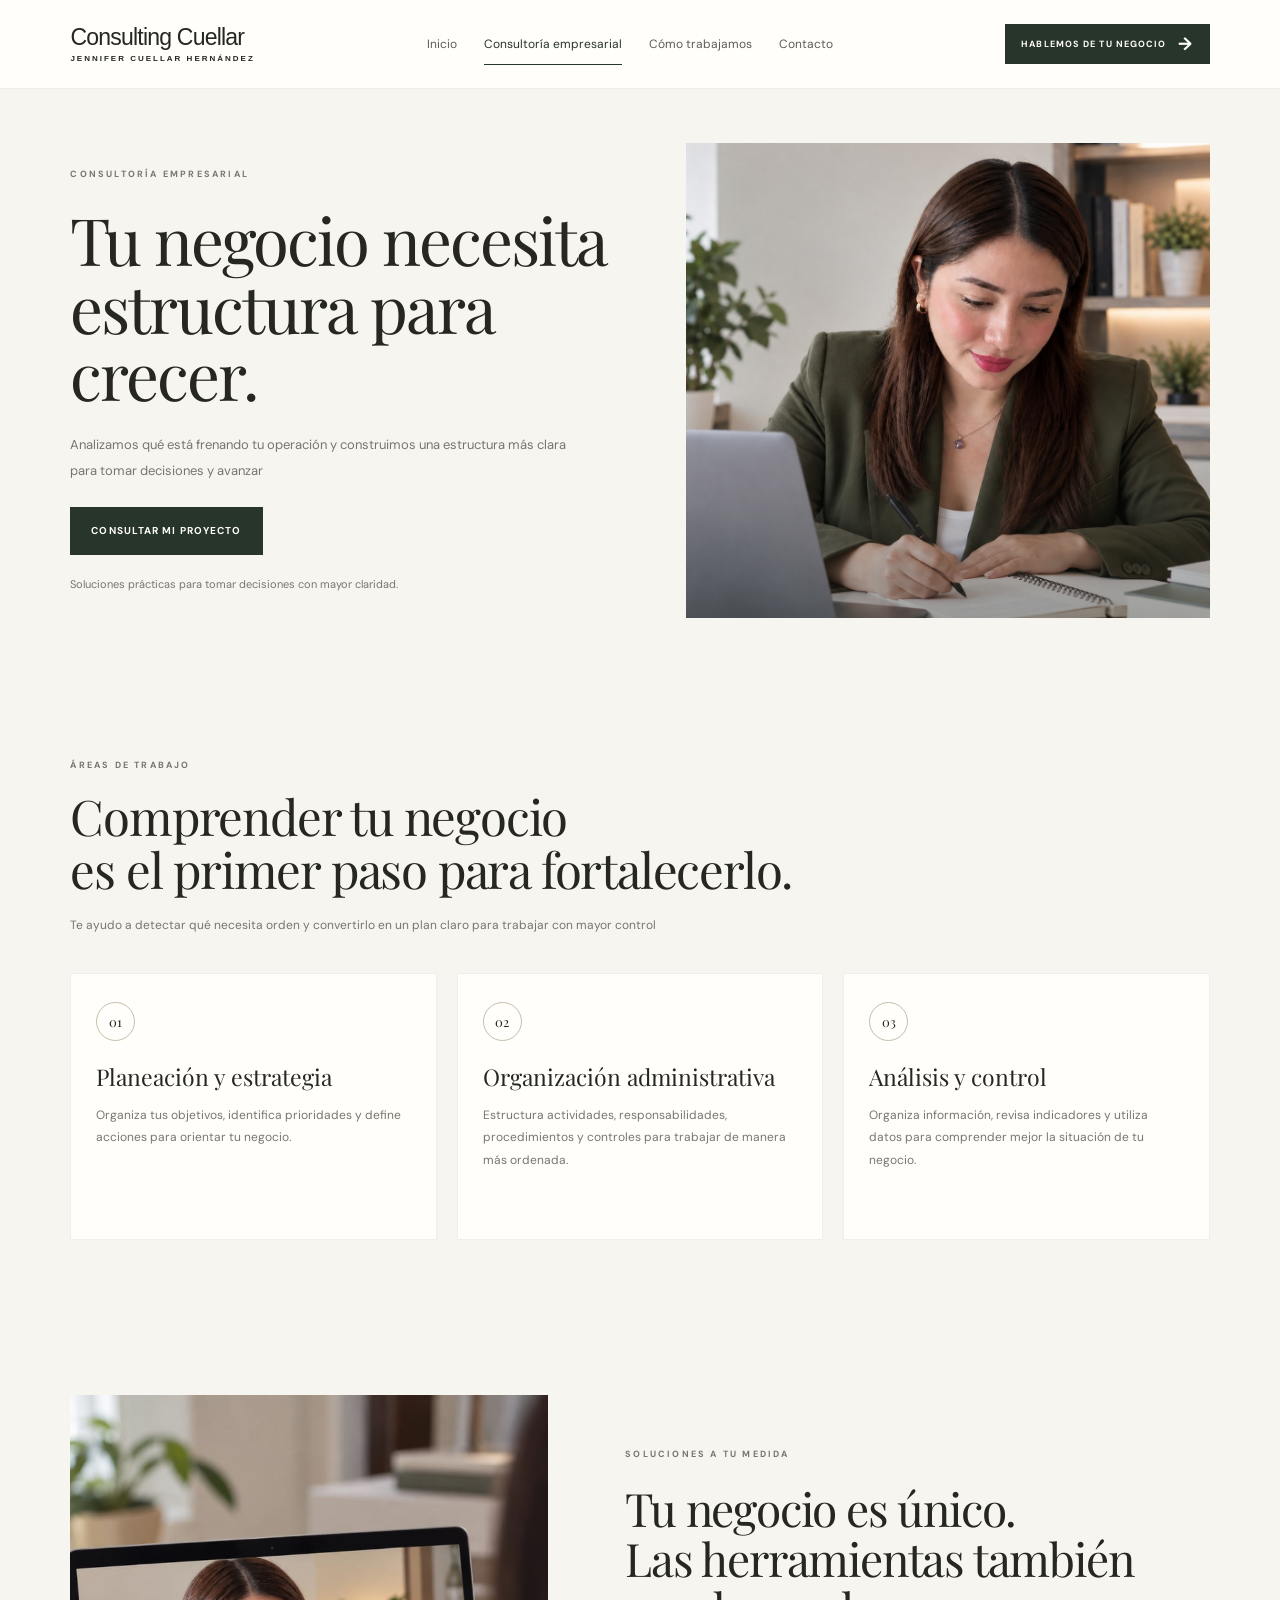
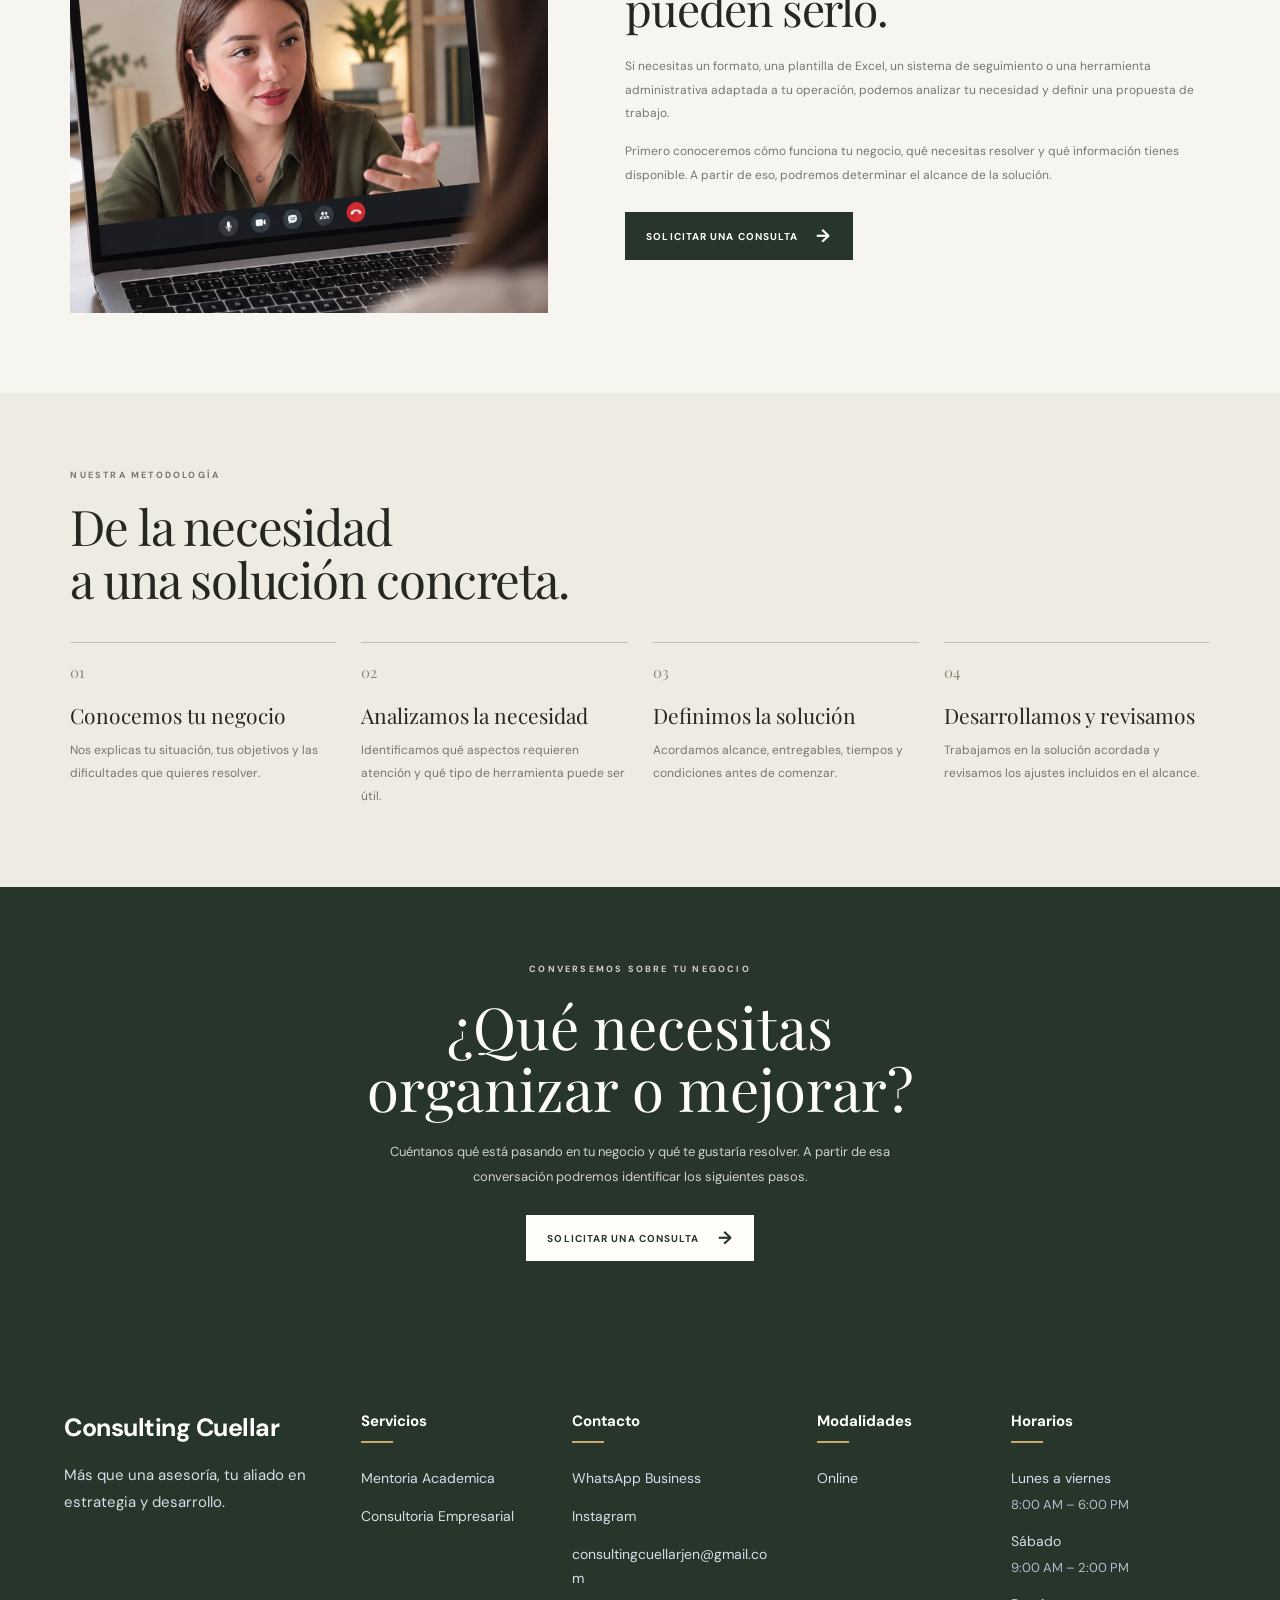
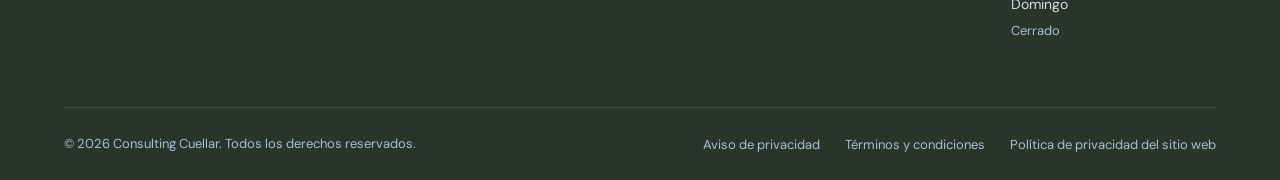
==== commit 0f1b55da: "Version de pagina 2.1" ====
--- a/pages/consultoria-empresarial.html
+++ b/pages/consultoria-empresarial.html
@@ -95,11 +95,6 @@
                              alt="Espacio de trabajo para analizar y organizar un negocio"
                              fetchpriority="high">
 
-                        <div class="business-hero-label">
-                            <span>Organización</span>
-                            <span>Estrategia</span>
-                            <span>Desarrollo</span>
-                        </div>
                     </div>
 
                 </section>
@@ -748,12 +743,20 @@
                                         WhatsApp Business
                                     </a>
                                 </li>
-
-
                                 <li>
-                                    <span>
+                                    <a href="https://www.instagram.com/consultingcuellar?utm_source=qr&psln=MTNwMGZ6bGt4MTJrNg=="
+                                       target="_blank"
+                                       rel="noopener noreferrer">
+                                        Instagram
+                                    </a>
+                                </li>
+
+
+                                <li>
+                                    <a href="mailto:consultingcuellarjen@gmail.com"
+                                       class="footer-email">
                                         consultingcuellarjen@gmail.com
-                                    </span>
+                                    </a>
                                 </li>
                             </ul>
 
@@ -769,14 +772,6 @@
 
                                 <li>
                                     Online
-                                </li>
-
-                                <li>
-                                    Presencial
-                                </li>
-
-                                <li>
-                                    Virtual grupal
                                 </li>
 
                             </ul>
--- a/css/styles.css
+++ b/css/styles.css
@@ -90,13 +90,14 @@
 }
 
 .brand-name {
-    font-family: var(--font-heading);
+    font-family: 'Montserrat', sans-serif;
     font-size: clamp(20px, 1.8vw, 27px);
     line-height: 1.1;
     letter-spacing: -0.8px;
 }
 
 .brand-subtitle {
+    font-family: 'Montserrat', sans-serif;
     font-size: 8px;
     font-weight: 700;
     letter-spacing: 2px;
@@ -500,10 +501,12 @@
     }
 
     .brand-name {
+        font-family: 'Montserrat', sans-serif;
         font-size: 23px;
     }
 
     .brand-subtitle {
+        font-family: 'Montserrat', sans-serif;
         font-size: 7px;
         letter-spacing: 1.7px;
     }
@@ -640,6 +643,7 @@
 ========================================= */
 
 .trust-strip {
+    font-family: 'Montserrat', sans-serif;
     width: 100%;
     padding: 22px var(--page-gutter);
     display: grid;
@@ -651,6 +655,7 @@
 }
 
 .trust-item {
+    font-family: 'Montserrat', sans-serif;
     display: flex;
     align-items: center;
     justify-content: center;
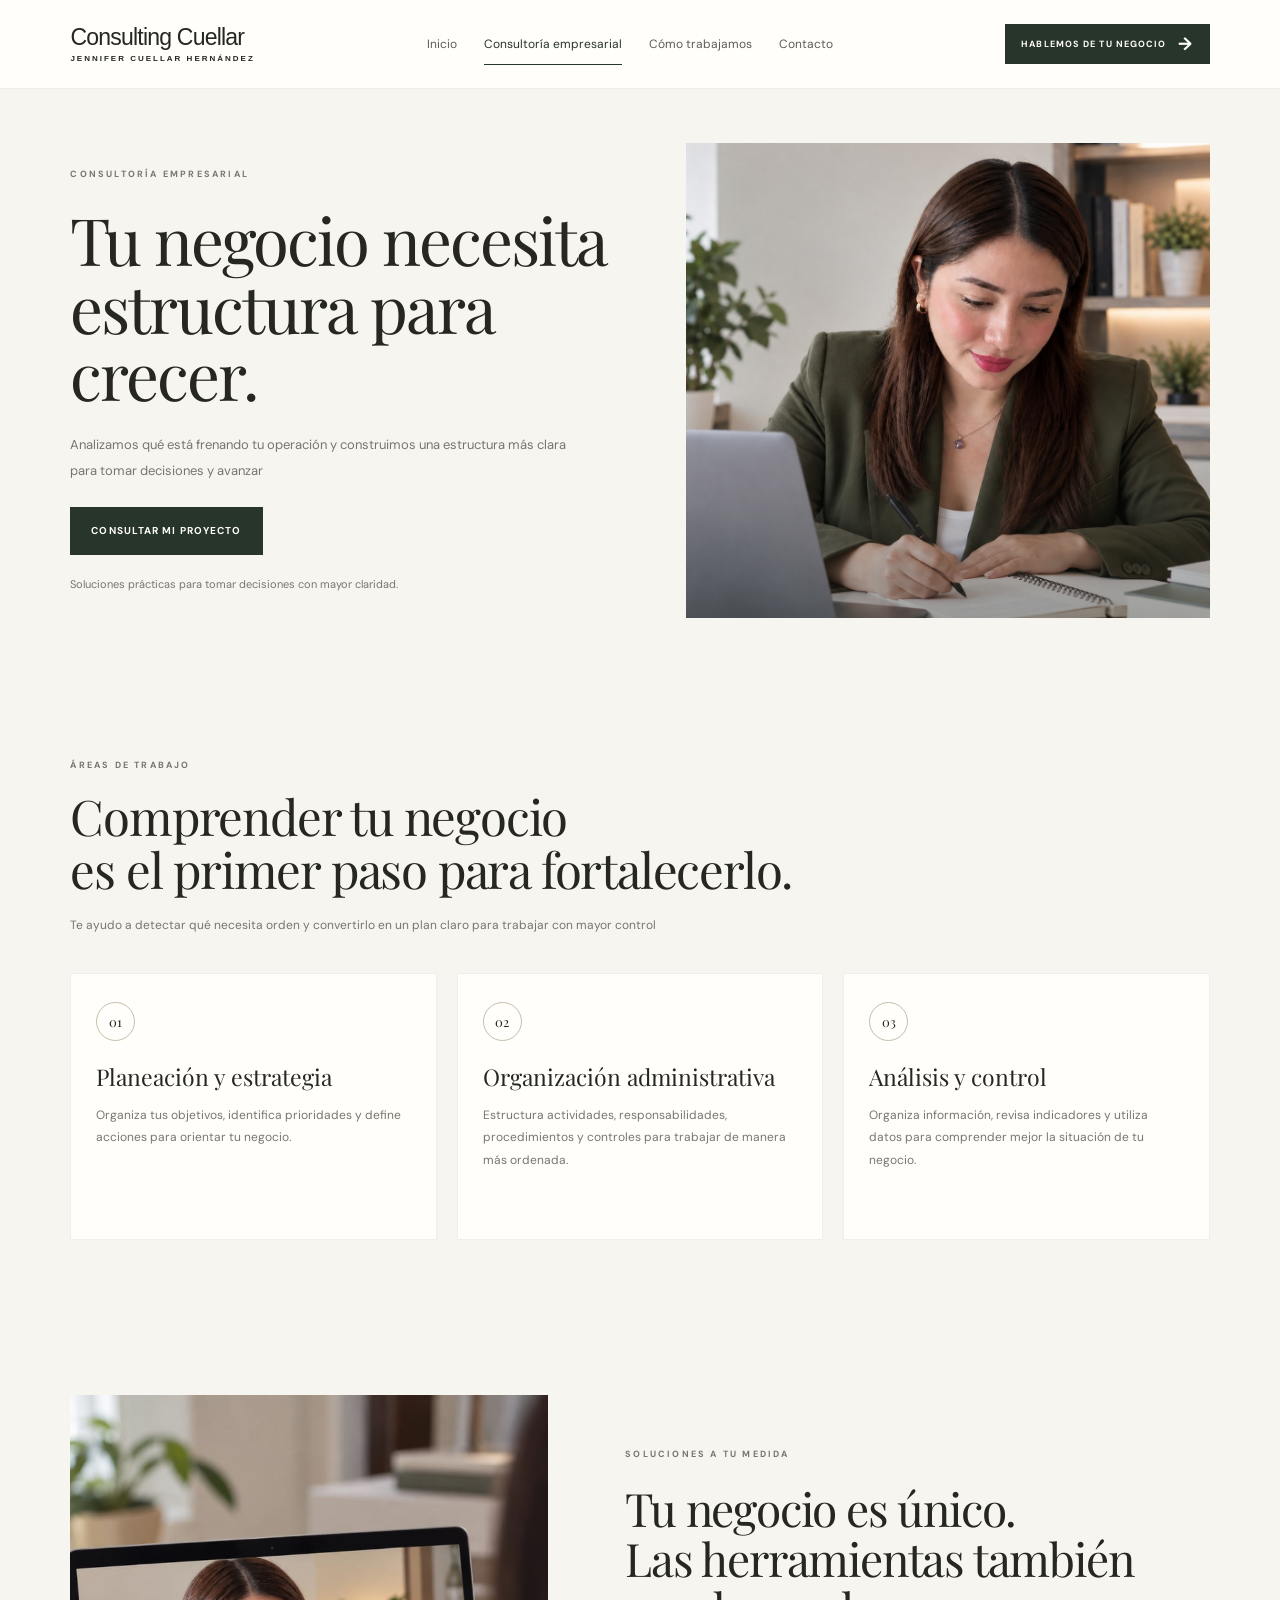
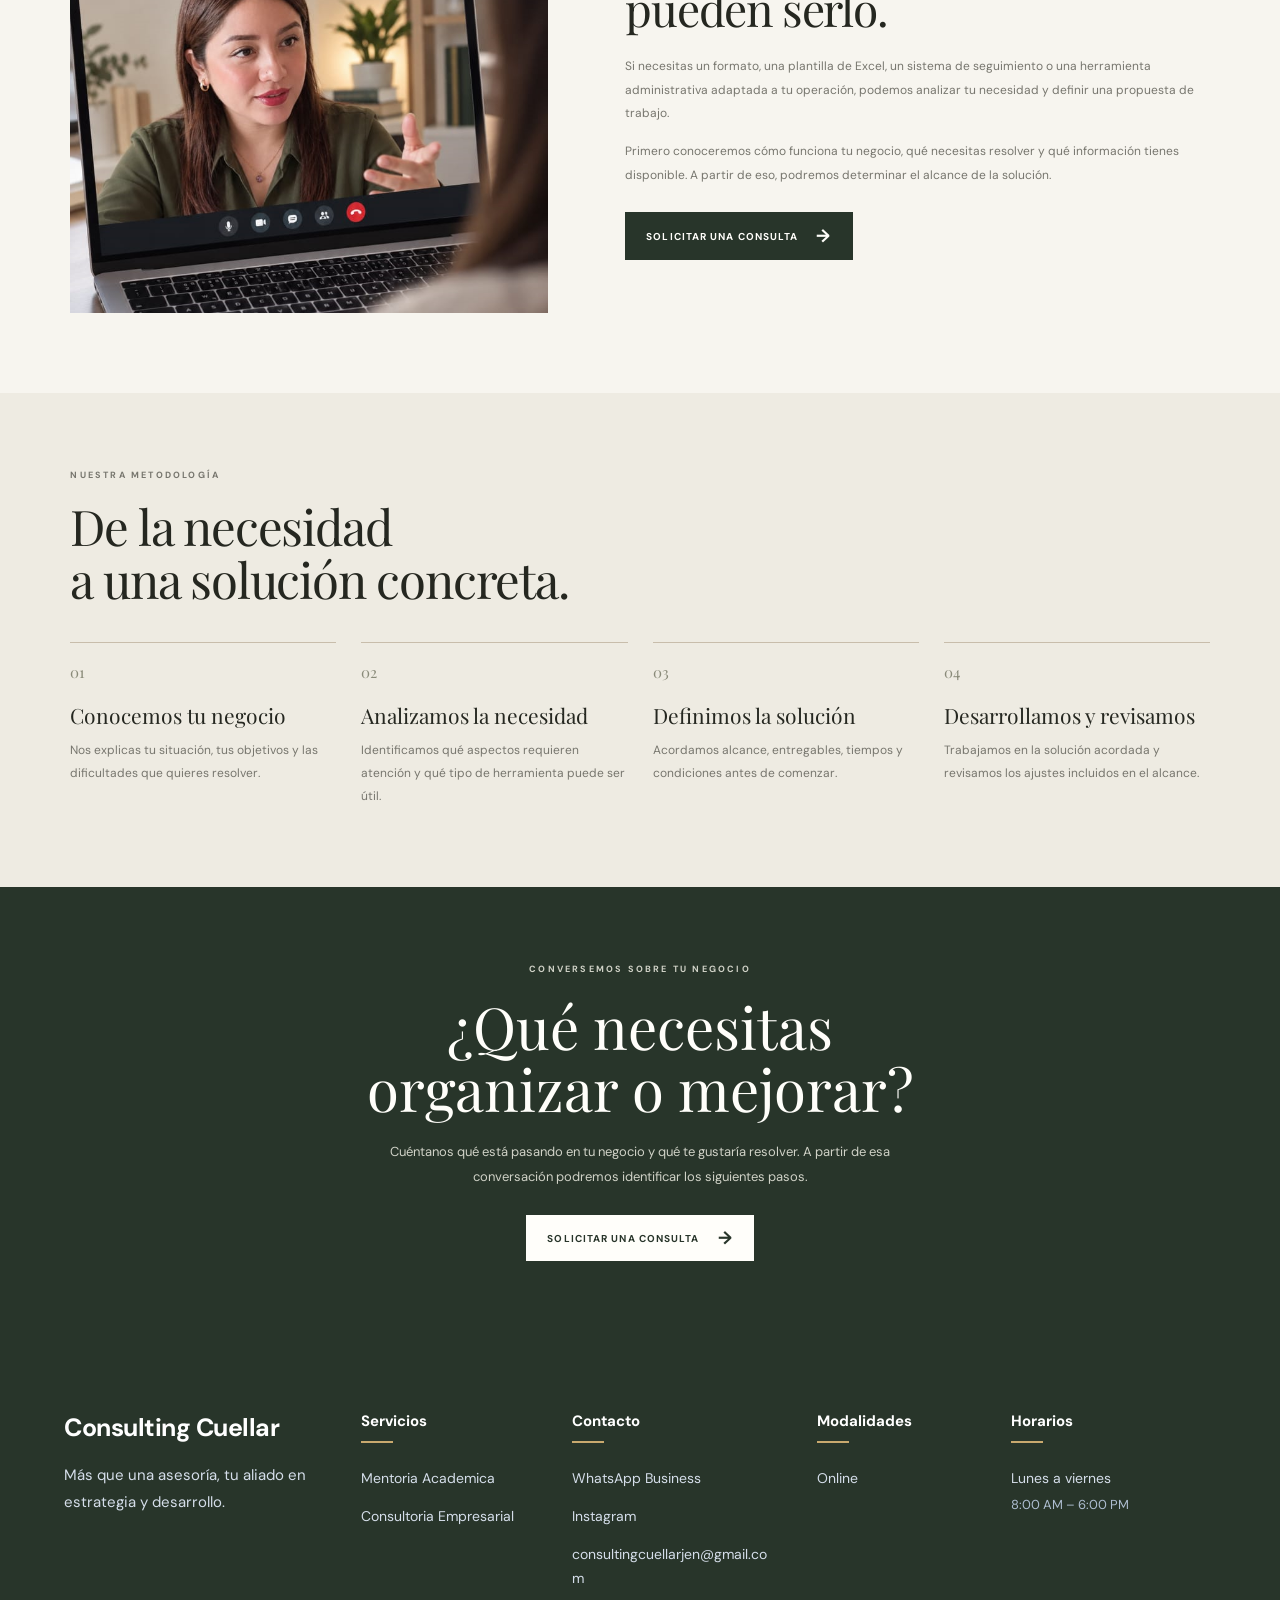
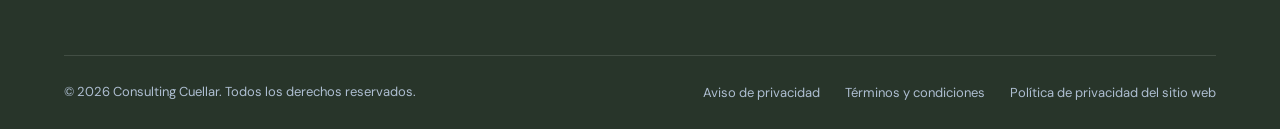
==== commit bc1092da: "modificaciones menores" ====
--- a/pages/consultoria-empresarial.html
+++ b/pages/consultoria-empresarial.html
@@ -20,6 +20,17 @@
     <link rel="stylesheet" href="../css/styles.css">
     <link rel="stylesheet" href="../css/consultoria.css">
     <script src="../js/animaciones.js" defer></script>
+    <link rel="canonical"
+          href="https://https://consulting.cworks.cc/pages/consultoria-empresarial">
+
+    <meta property="og:title"
+          content="Consultoría Empresarial | Consulting Cuellar">
+
+    <meta property="og:description"
+          content="Consultoría empresarial para emprendedores y negocios que buscan organizar sus procesos y planificar su crecimiento.">
+
+    <meta property="og:type" content="website">
+    <meta property="og:site_name" content="Consulting Cuellar">
 </head>
 
 <body class="consultoria-page">
@@ -791,15 +802,7 @@
                                     <span>8:00 AM – 6:00 PM</span>
                                 </li>
 
-                                <li>
-                                    Sábado
-                                    <span>9:00 AM – 2:00 PM</span>
-                                </li>
-
-                                <li>
-                                    Domingo
-                                    <span>Cerrado</span>
-                                </li>
+                               
 
                             </ul>
 
